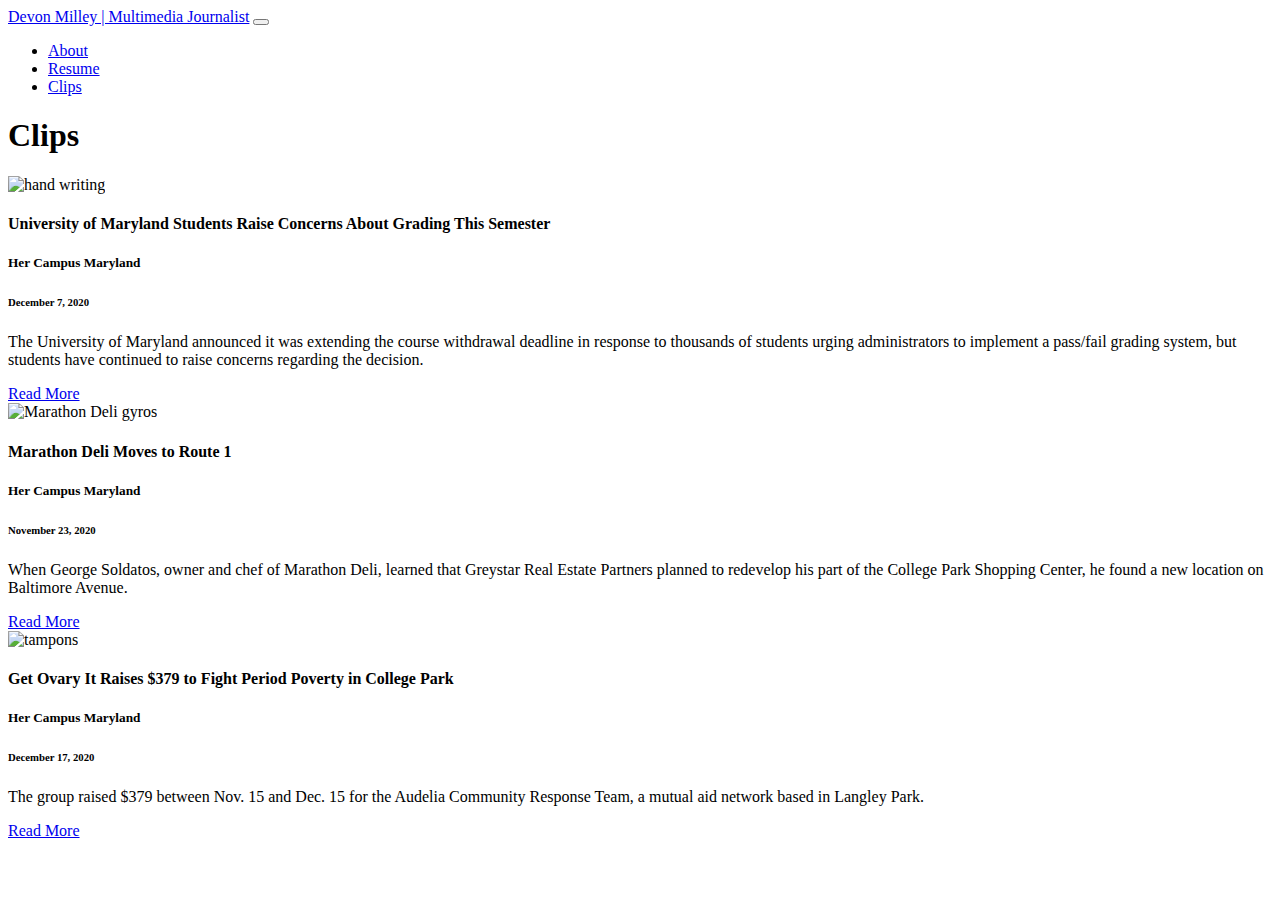
==== portfolio/index.html @ 410cad79 "created portfolio page" ====
<!doctype html>
<html lang="en">

<head>
    <meta charset="utf-8">
    <!-- meta tags and seo -->
    <title>Devon Milley | Clips</title>
    <meta name="description" content="">
    <meta name="author" content="">
    <!-- mobile -->
    <meta name="viewport" content="width=device-width, initial-scale=1">
    <!-- google fonts -->
    <link rel="preconnect" href="https://fonts.gstatic.com">
    <link href="https://fonts.googleapis.com/css2?family=Noto+Sans:ital,wght@0,400;0,700;1,400;1,700&family=Open+Sans+Condensed:ital,wght@0,300;0,700;1,300&family=Raleway:ital,wght@0,300;0,400;0,500;0,600;0,700;1,300;1,400;1,500;1,600;1,700&display=swap" rel="stylesheet">
    <link href="https://fonts.googleapis.com/css2?family=Playfair+Display:ital,wght@0,400;0,500;0,600;0,700;1,400;1,500;1,600;1,700&display=swap" rel="stylesheet">
    <!-- bootstrap css -->
    <link href="https://cdn.jsdelivr.net/npm/bootstrap@5.0.0-beta2/dist/css/bootstrap.min.css" rel="stylesheet" integrity="sha384-BmbxuPwQa2lc/FVzBcNJ7UAyJxM6wuqIj61tLrc4wSX0szH/Ev+nYRRuWlolflfl" crossorigin="anonymous">
    <!-- custom css -->
    <link rel="stylesheet" type="text/css" href="../resume/css/style.css">
</head>
<!---->

<body>
    <nav class="navbar navbar-expand-lg custom-nav">
        <div class="container-fluid">
            <a class="navbar-brand" href="#">Devon Milley | Multimedia Journalist</a>
            <button class="navbar-toggler" type="button" data-bs-toggle="collapse" data-bs-target="#navbarText" aria-controls="navbarText" aria-expanded="false" aria-label="Toggle navigation">
                <span class="navbar-toggler-icon"></span>
            </button>
            <div class="collapse navbar-collapse" id="navbarText">
                <ul class="navbar-nav me-auto mb-2 mb-lg-0">
                    <li class="nav-item">
                        <a class="nav-link active" aria-current="page" href="../site/index.html">About</a>
                    </li>
                    <li class="nav-item">
                        <a class="nav-link active" href="../resume/index.html">Resume</a>
                    </li>
                    <li class="nav-item">
                        <a class="nav-link active" href="clips/index.html">Clips</a>
                    </li>
                </ul>
            </div>
        </div>
    </nav>
    <h1>Clips</h1>
    <div class="offset-lg-1 col-lg-10 offset-lg-1 clips">
        <img src="https://images.unsplash.com/photo-1434030216411-0b793f4b4173?ixid=MXwxMjA3fDB8MHxwaG90by1wYWdlfHx8fGVufDB8fHw%3D&ixlib=rb-1.2.1&auto=format&fit=crop&w=2850&q=80" class="img-fluid" alt="hand writing">
        <h4 class="title">University of Maryland Students Raise Concerns About Grading This Semester</h4>
        <h5>Her Campus Maryland</h5>
        <h6>December 7, 2020</h6>
        <p>The University of Maryland announced it was extending the course withdrawal deadline in response to thousands of students urging administrators to implement a pass/fail grading system, but students have continued to raise concerns regarding the decision.</p>
        <div class="d-grid gap-3 col-4 mx-auto">
            <a href="https://www.hercampus.com/school/maryland/university-maryland-students-raise-concerns-about-grading-semester" class="btn custom-button">Read More</a>
        </div>
        <img src="https://cdn.bfldr.com/SH6M70M3/as/w4jwcx6twr9g3xn4c79fmnj/img_3359jpg_by_Velina_Chapoval.jpg?width=620&quality=85" class="img-fluid" alt="Marathon Deli gyros">
        <h4 class="title">Marathon Deli Moves to Route 1</h4>
        <h5>Her Campus Maryland</h5>
        <h6>November 23, 2020</h6>
        <p>When George Soldatos, owner and chef of Marathon Deli, learned that Greystar Real Estate Partners planned to redevelop his part of the College Park Shopping Center, he found a new location on Baltimore Avenue.</p>
        <div class="d-grid gap-3 col-4 mx-auto">
            <a href="https://www.hercampus.com/school/maryland/marathon-deli-moves-route-1" class="btn custom-button">Read More</a>
        </div>
        <img src="https://images.unsplash.com/photo-1545153485-e3bf87d59682?ixid=MXwxMjA3fDB8MHxwaG90by1wYWdlfHx8fGVufDB8fHw%3D&ixlib=rb-1.2.1&auto=format&fit=crop&w=2286&q=80" class="img-fluid" alt="tampons">
        <h4 class="title">Get Ovary It Raises $379 to Fight Period Poverty in College Park</h4>
        <h5>Her Campus Maryland</h5>
        <h6>December 17, 2020</h6>
        <p>The group raised $379 between Nov. 15 and Dec. 15 for the Audelia Community Response Team, a mutual aid network based in Langley Park.</p>
        <div class="d-grid gap-3 col-4 mx-auto">
            <a href="https://www.hercampus.com/school/maryland/get-ovary-it-raises-379-fight-period-poverty-college-park" class="btn custom-button">Read More</a>
        </div>
    </div>
    <!--page contents go here-->
    <!---->
    <!-- bootstrap javascript -->
    <script src="https://cdn.jsdelivr.net/npm/bootstrap@5.0.0-beta2/dist/js/bootstrap.bundle.min.js" integrity="sha384-b5kHyXgcpbZJO/tY9Ul7kGkf1S0CWuKcCD38l8YkeH8z8QjE0GmW1gYU5S9FOnJ0" crossorigin="anonymous"></script>
</body>

</html>
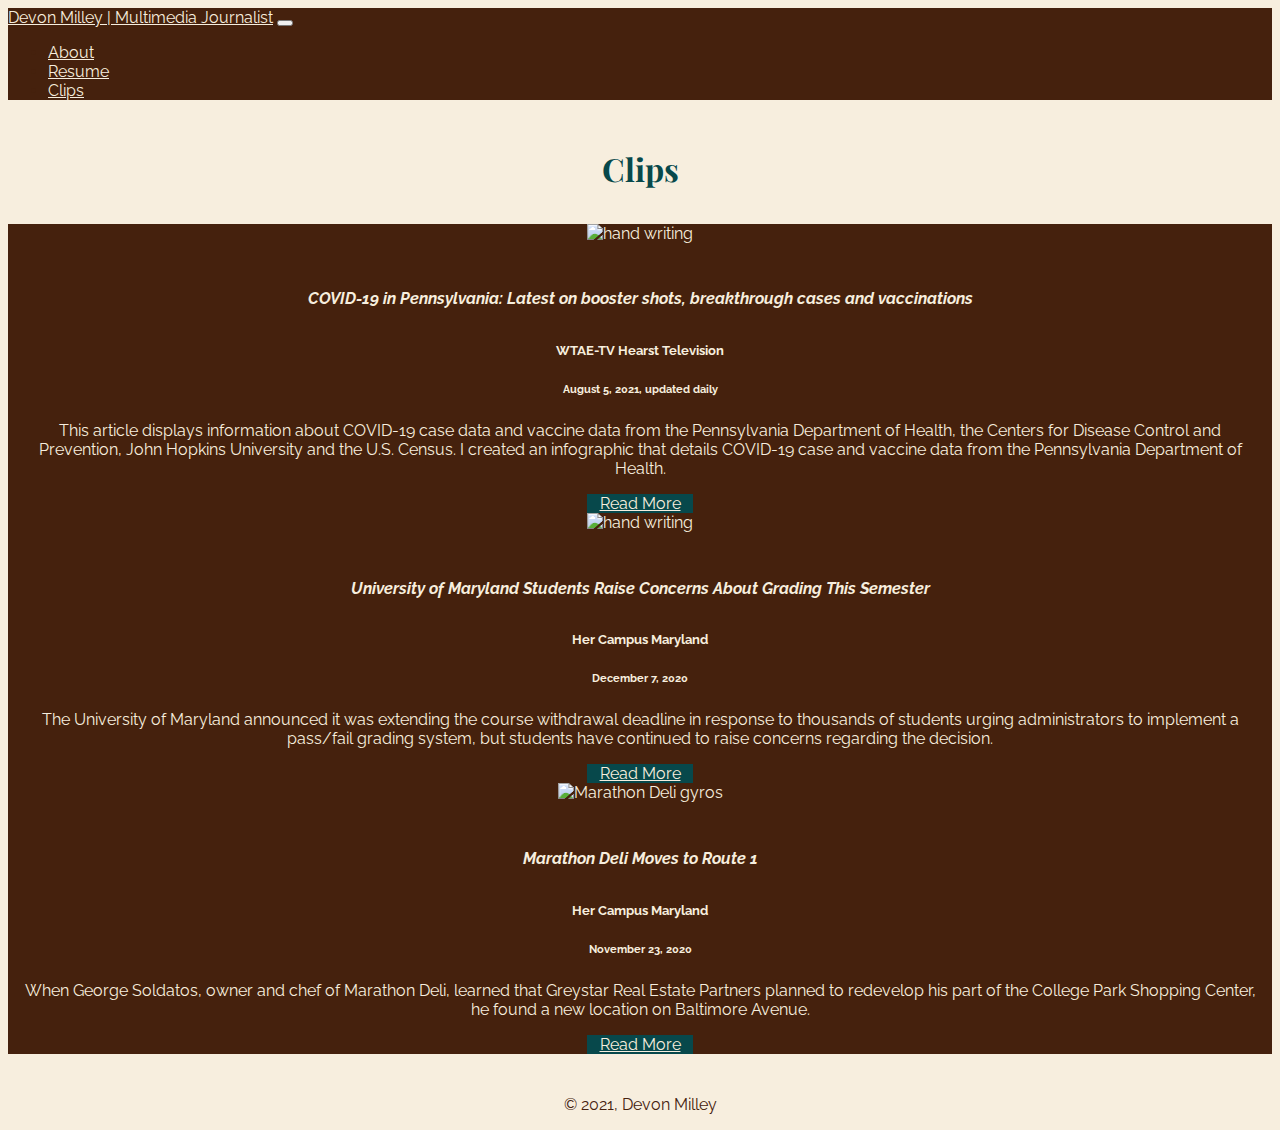
==== commit f3275ed2: "edited portfolio and added a picture" ====
--- a/portfolio/index.html
+++ b/portfolio/index.html
@@ -16,7 +16,7 @@
     <!-- bootstrap css -->
     <link href="https://cdn.jsdelivr.net/npm/bootstrap@5.0.0-beta2/dist/css/bootstrap.min.css" rel="stylesheet" integrity="sha384-BmbxuPwQa2lc/FVzBcNJ7UAyJxM6wuqIj61tLrc4wSX0szH/Ev+nYRRuWlolflfl" crossorigin="anonymous">
     <!-- custom css -->
-    <link rel="stylesheet" type="text/css" href="../resume/css/style.css">
+    <link rel="stylesheet" type="text/css" href="../css/style.css">
 </head>
 <!---->
 
@@ -44,13 +44,22 @@
     </nav>
     <h1>Clips</h1>
     <div class="offset-lg-1 col-lg-10 offset-lg-1 clips">
+
+        <img src="https://images.unsplash.com/photo-1434030216411-0b793f4b4173?ixid=MXwxMjA3fDB8MHxwaG90by1wYWdlfHx8fGVufDB8fHw%3D&ixlib=rb-1.2.1&auto=format&fit=crop&w=2850&q=80" class="img-fluid" alt="hand writing">
+        <h4 class="title">COVID-19 in Pennsylvania: Latest on booster shots, breakthrough cases and vaccinations</h4>
+        <h5>WTAE-TV Hearst Television</h5>
+        <h6>August 5, 2021, updated daily</h6>
+        <p>This article displays information about COVID-19 case data and vaccine data from the Pennsylvania Department of Health, the Centers for Disease Control and Prevention, John Hopkins University and the U.S. Census. I created an infographic that details COVID-19 case and vaccine data from the Pennsylvania Department of Health.</p>
+        <div class="d-grid gap-3 col-4 mx-auto">
+            <a href="https://www.wtae.com/article/pennsylvania-covid-19-updates-cases-vaccinations/37232317" class="btn custom-button" target="_blank">Read More</a>
+        </div>
         <img src="https://images.unsplash.com/photo-1434030216411-0b793f4b4173?ixid=MXwxMjA3fDB8MHxwaG90by1wYWdlfHx8fGVufDB8fHw%3D&ixlib=rb-1.2.1&auto=format&fit=crop&w=2850&q=80" class="img-fluid" alt="hand writing">
         <h4 class="title">University of Maryland Students Raise Concerns About Grading This Semester</h4>
         <h5>Her Campus Maryland</h5>
         <h6>December 7, 2020</h6>
         <p>The University of Maryland announced it was extending the course withdrawal deadline in response to thousands of students urging administrators to implement a pass/fail grading system, but students have continued to raise concerns regarding the decision.</p>
         <div class="d-grid gap-3 col-4 mx-auto">
-            <a href="https://www.hercampus.com/school/maryland/university-maryland-students-raise-concerns-about-grading-semester" class="btn custom-button">Read More</a>
+            <a href="https://www.hercampus.com/school/maryland/university-maryland-students-raise-concerns-about-grading-semester" class="btn custom-button" target="_blank">Read More</a>
         </div>
         <img src="https://cdn.bfldr.com/SH6M70M3/as/w4jwcx6twr9g3xn4c79fmnj/img_3359jpg_by_Velina_Chapoval.jpg?width=620&quality=85" class="img-fluid" alt="Marathon Deli gyros">
         <h4 class="title">Marathon Deli Moves to Route 1</h4>
@@ -58,17 +67,12 @@
         <h6>November 23, 2020</h6>
         <p>When George Soldatos, owner and chef of Marathon Deli, learned that Greystar Real Estate Partners planned to redevelop his part of the College Park Shopping Center, he found a new location on Baltimore Avenue.</p>
         <div class="d-grid gap-3 col-4 mx-auto">
-            <a href="https://www.hercampus.com/school/maryland/marathon-deli-moves-route-1" class="btn custom-button">Read More</a>
-        </div>
-        <img src="https://images.unsplash.com/photo-1545153485-e3bf87d59682?ixid=MXwxMjA3fDB8MHxwaG90by1wYWdlfHx8fGVufDB8fHw%3D&ixlib=rb-1.2.1&auto=format&fit=crop&w=2286&q=80" class="img-fluid" alt="tampons">
-        <h4 class="title">Get Ovary It Raises $379 to Fight Period Poverty in College Park</h4>
-        <h5>Her Campus Maryland</h5>
-        <h6>December 17, 2020</h6>
-        <p>The group raised $379 between Nov. 15 and Dec. 15 for the Audelia Community Response Team, a mutual aid network based in Langley Park.</p>
-        <div class="d-grid gap-3 col-4 mx-auto">
-            <a href="https://www.hercampus.com/school/maryland/get-ovary-it-raises-379-fight-period-poverty-college-park" class="btn custom-button">Read More</a>
+            <a href="https://www.hercampus.com/school/maryland/marathon-deli-moves-route-1" class="btn custom-button" target="_blank">Read More</a>
         </div>
     </div>
+    <div class="footer">
+                <p> © 2021, Devon Milley </p>
+        </div>
     <!--page contents go here-->
     <!---->
     <!-- bootstrap javascript -->
--- a/css/style.css
+++ b/css/style.css
@@ -0,0 +1,133 @@
+/*FULL SITE*/
+
+body {
+    font-family: 'Raleway', sans-serif;
+    background-color: #F7EEDE;
+}
+
+hr{
+    border: 1px dotted #07484B;
+}
+
+.title{
+    color: #F7EEDE;
+    text-align: center;
+    padding-bottom: 1%;
+    padding-top: 2%;
+}
+
+h1 {
+    color: #07484B;
+    text-align: center;
+    padding-bottom: 1%;
+    padding-top: 2%;
+}
+
+h1 {
+    font-family: 'Playfair Display', serif;
+}
+
+h1,
+h2 {
+    font-weight: bold;
+}
+
+.custom-button {
+    margin-bottom: 6%;
+    background-color: #07484B;
+}
+
+.custom-nav,
+.clips {
+    background-color: #45210d;
+}
+
+.custom-nav a {
+    color: #F7EEDE;
+}
+
+
+.bio {
+    background-color: #45210d;
+    margin-bottom: 4%;
+    padding-left: 1%;
+}
+
+
+.contact,
+.contact a {
+    text-align: center;
+    color: #45210D;
+    text-decoration: none;
+    line-height: 1.5;
+}
+
+.contact a {
+    text-decoration: underline;
+}
+
+.biotext {
+    line-height: 2;
+    color: #F7EEDE;
+    font-weight: normal;
+}
+
+
+h2 {
+    color: #07484B;
+}
+
+.date {
+    text-align: right;
+    color: #7E8B81;
+}
+
+h5,
+ul,
+h4,
+h6,
+p {
+    color: #45210D;
+}
+
+.resume h1 {
+    padding-top: 2%;
+    padding-bottom: 2%;
+
+}
+
+.resume-heading,
+.title{
+    font-style: italic;
+}
+
+.clips{
+    text-align: center;
+    color: #F7EEDE;
+    background-color: #45210D;
+}
+
+.clips h5,
+.clips h6,
+.clips p{
+    text-align: center;
+    color: #F7EEDE;
+    background-color: #45210D;
+    padding-right: 1%;
+    padding-left: 1%;
+
+}
+
+.clips a{
+    text-align: center;
+    color: #F7EEDE;
+    padding-right: 1%;
+    padding-left: 1%;
+}
+
+.footer{
+    padding-top: 2%;
+    text-align: center;
+}
+
+/*comment*/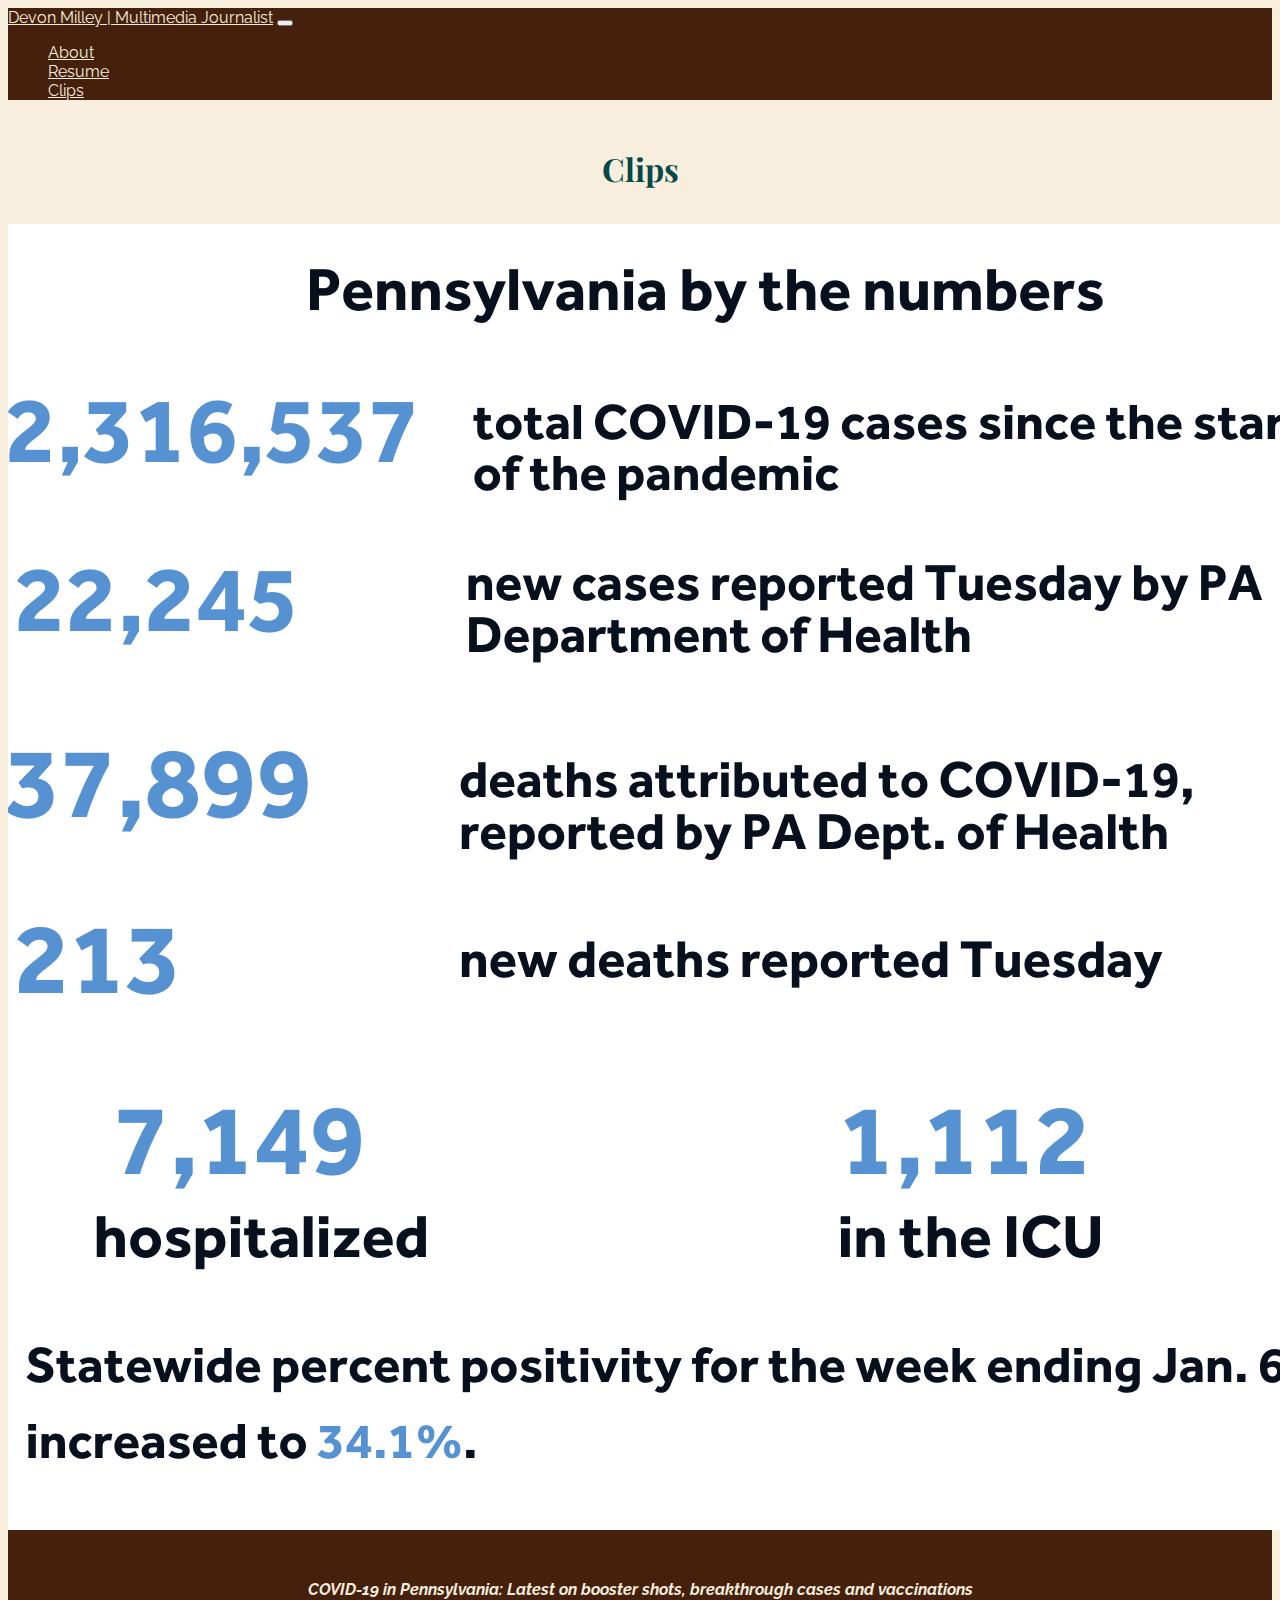
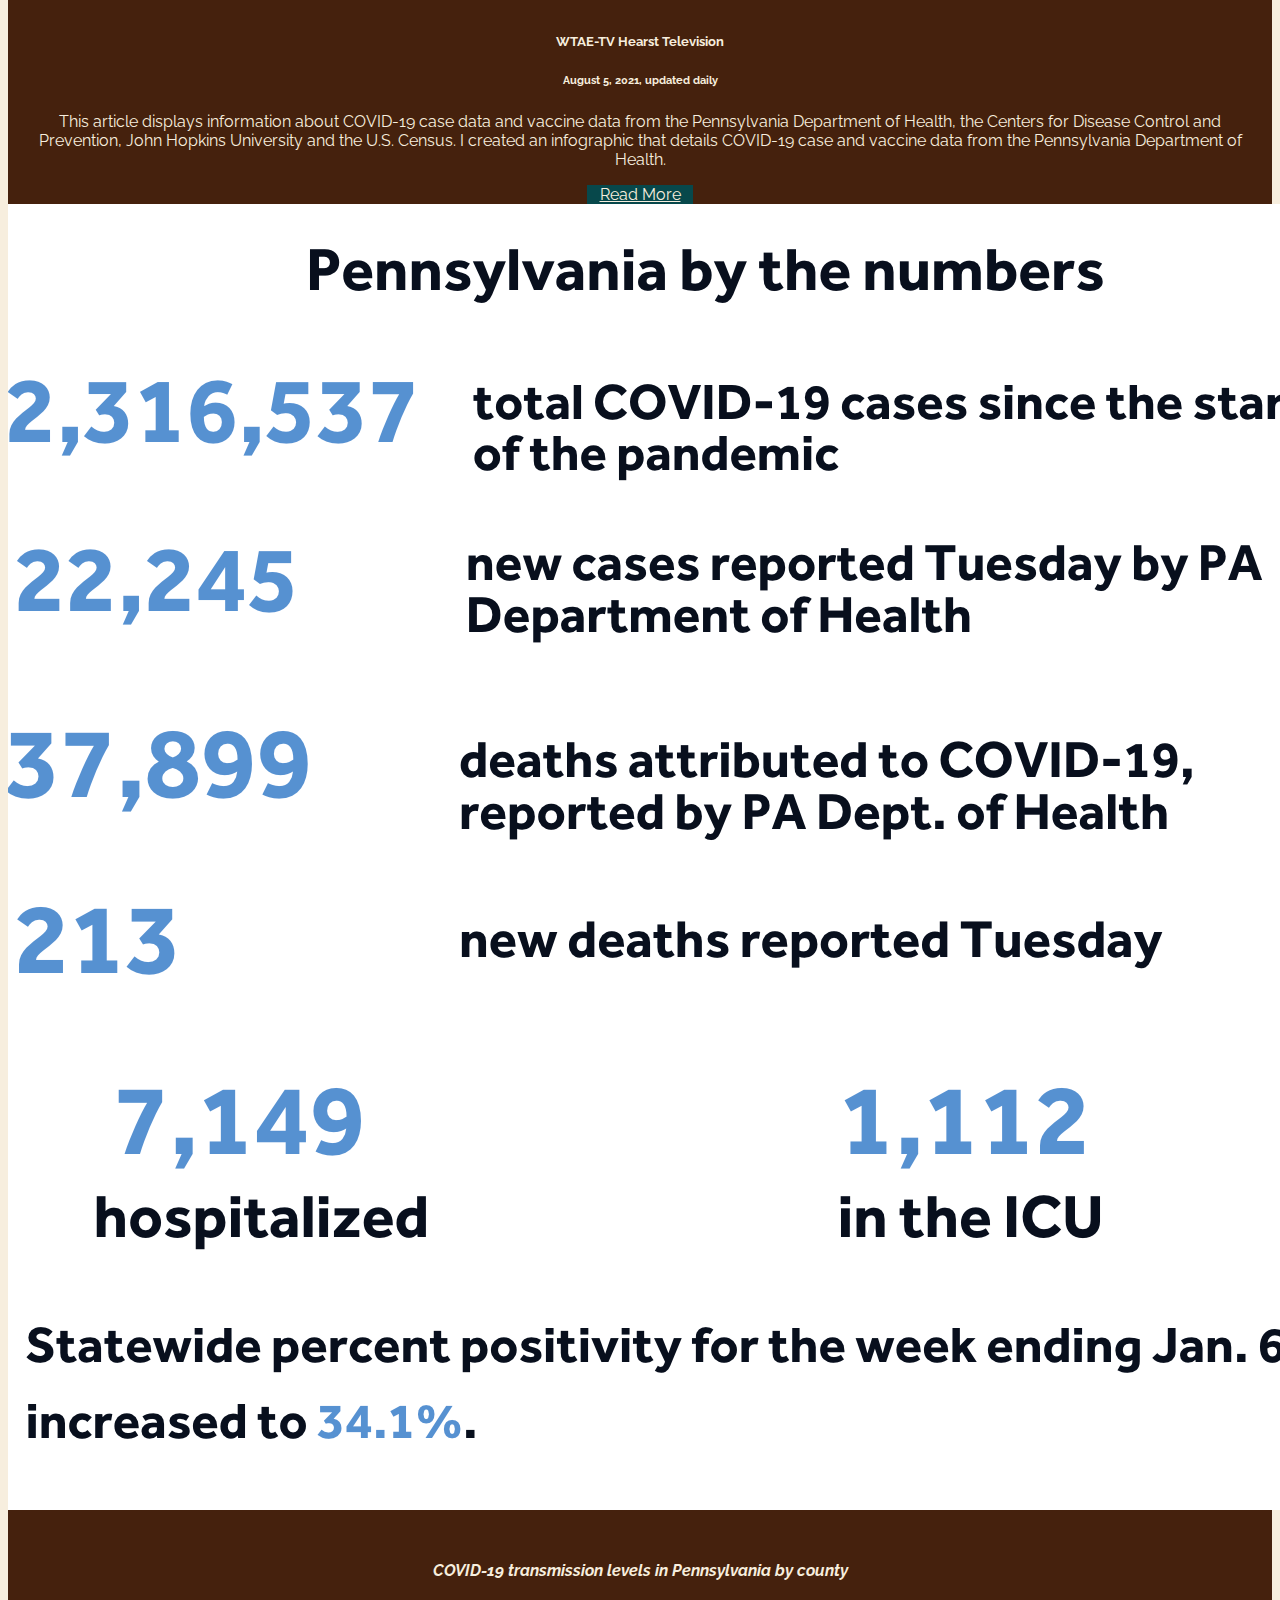
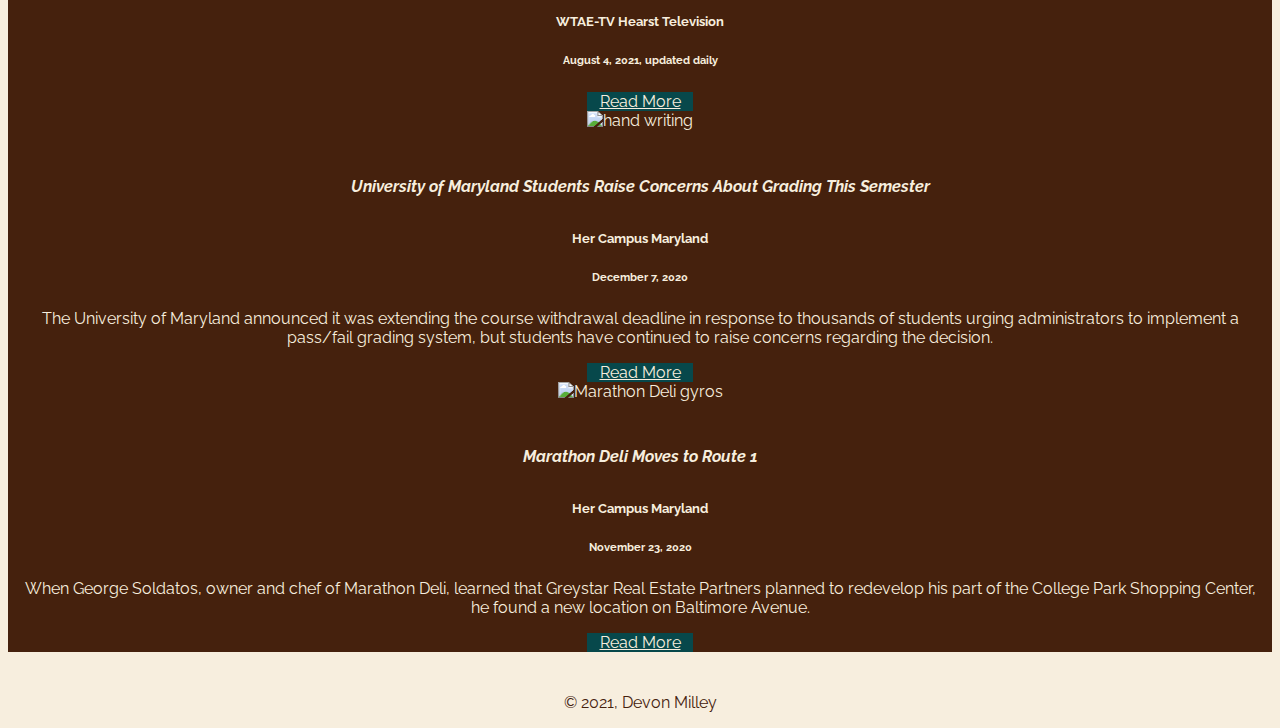
==== commit 016636ea: "edited portfolio, added image" ====
--- a/portfolio/index.html
+++ b/portfolio/index.html
@@ -44,12 +44,18 @@
     </nav>
     <h1>Clips</h1>
     <div class="offset-lg-1 col-lg-10 offset-lg-1 clips">
-
-        <img src="https://images.unsplash.com/photo-1434030216411-0b793f4b4173?ixid=MXwxMjA3fDB8MHxwaG90by1wYWdlfHx8fGVufDB8fHw%3D&ixlib=rb-1.2.1&auto=format&fit=crop&w=2850&q=80" class="img-fluid" alt="hand writing">
+        <img src="images/numbers.png" class="img-fluid" alt="a screenshot of a COVID-19 infographic from Jan. 11, 2021">
         <h4 class="title">COVID-19 in Pennsylvania: Latest on booster shots, breakthrough cases and vaccinations</h4>
         <h5>WTAE-TV Hearst Television</h5>
         <h6>August 5, 2021, updated daily</h6>
         <p>This article displays information about COVID-19 case data and vaccine data from the Pennsylvania Department of Health, the Centers for Disease Control and Prevention, John Hopkins University and the U.S. Census. I created an infographic that details COVID-19 case and vaccine data from the Pennsylvania Department of Health.</p>
+        <div class="d-grid gap-3 col-4 mx-auto">
+            <a href="https://www.wtae.com/article/pennsylvania-covid-19-updates-cases-vaccinations/37232317" class="btn custom-button" target="_blank">Read More</a>
+        </div>
+        <img src="images/numbers.png" class="img-fluid" alt="a screenshot of a COVID-19 infographic from Jan. 11, 2021">
+        <h4 class="title">COVID-19 transmission levels in Pennsylvania by county</h4>
+        <h5>WTAE-TV Hearst Television</h5>
+        <h6>August 4, 2021, updated daily</h6>
         <div class="d-grid gap-3 col-4 mx-auto">
             <a href="https://www.wtae.com/article/pennsylvania-covid-19-updates-cases-vaccinations/37232317" class="btn custom-button" target="_blank">Read More</a>
         </div>
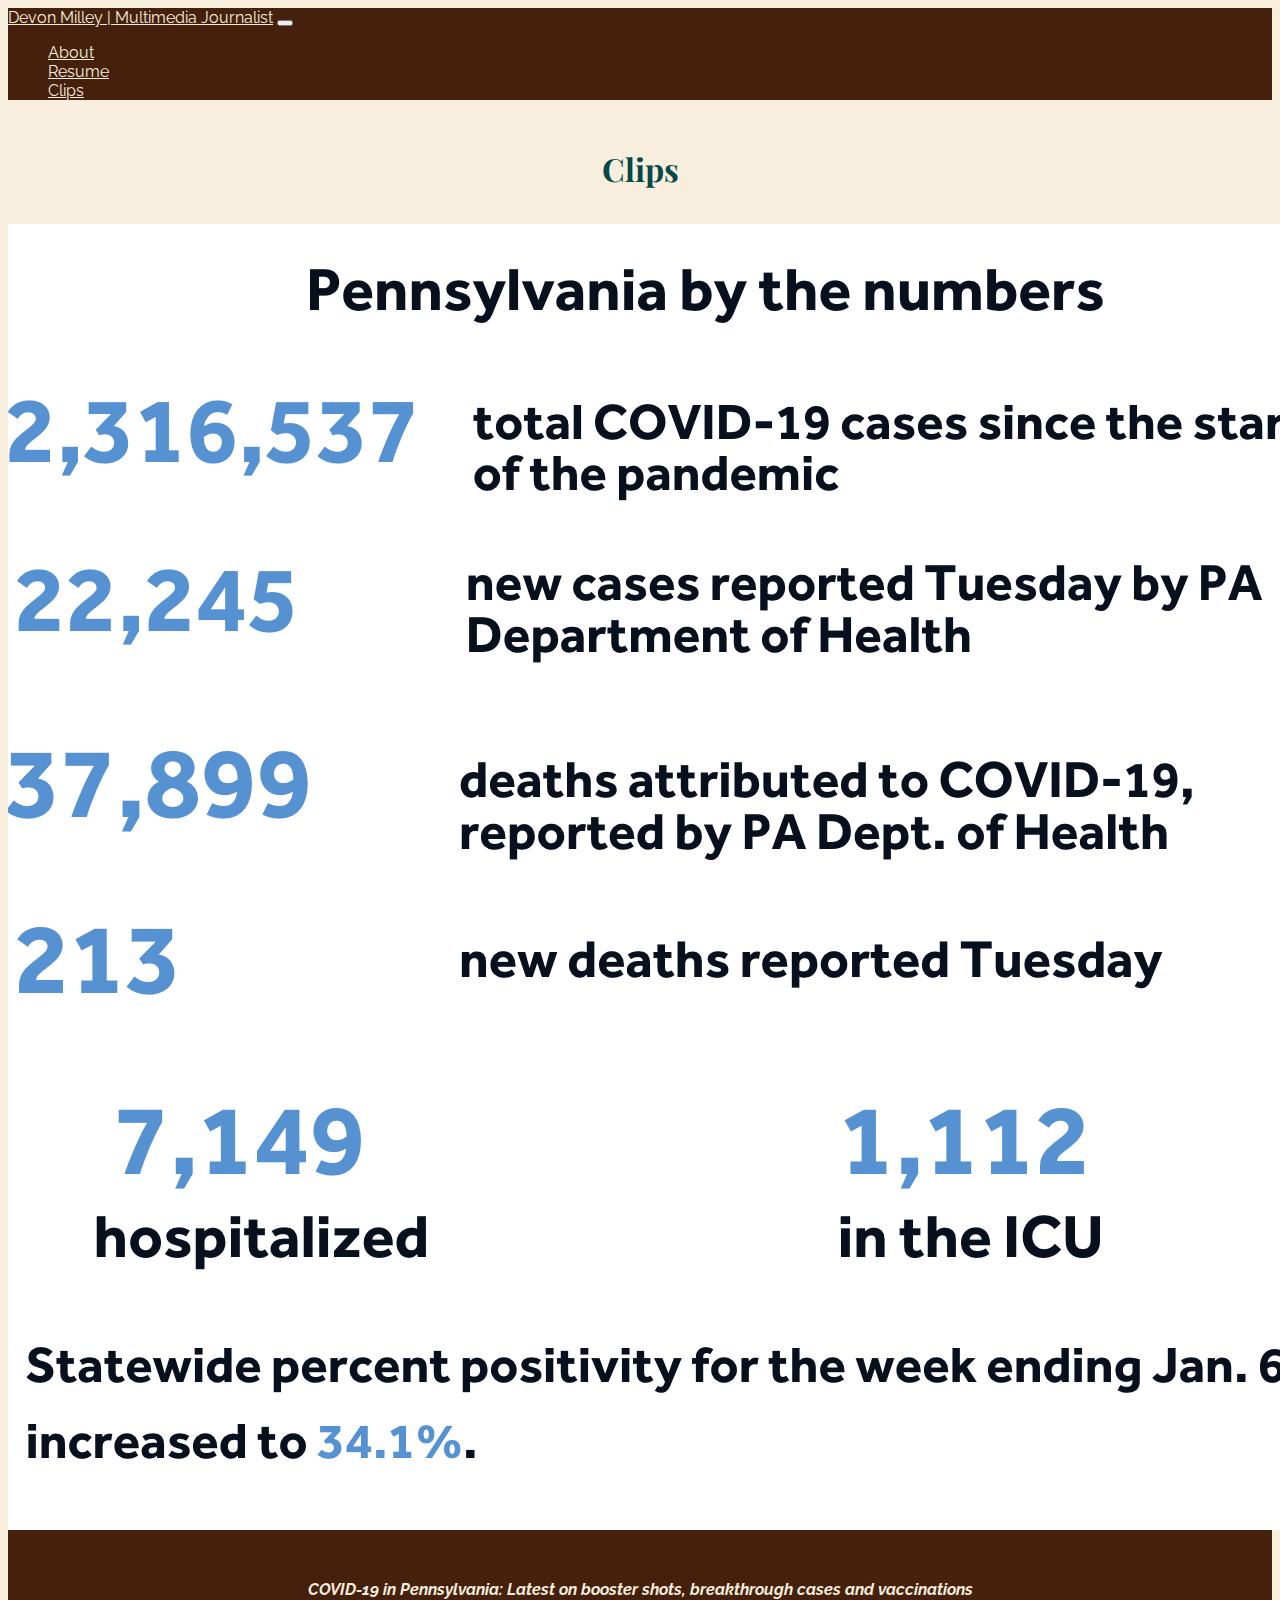
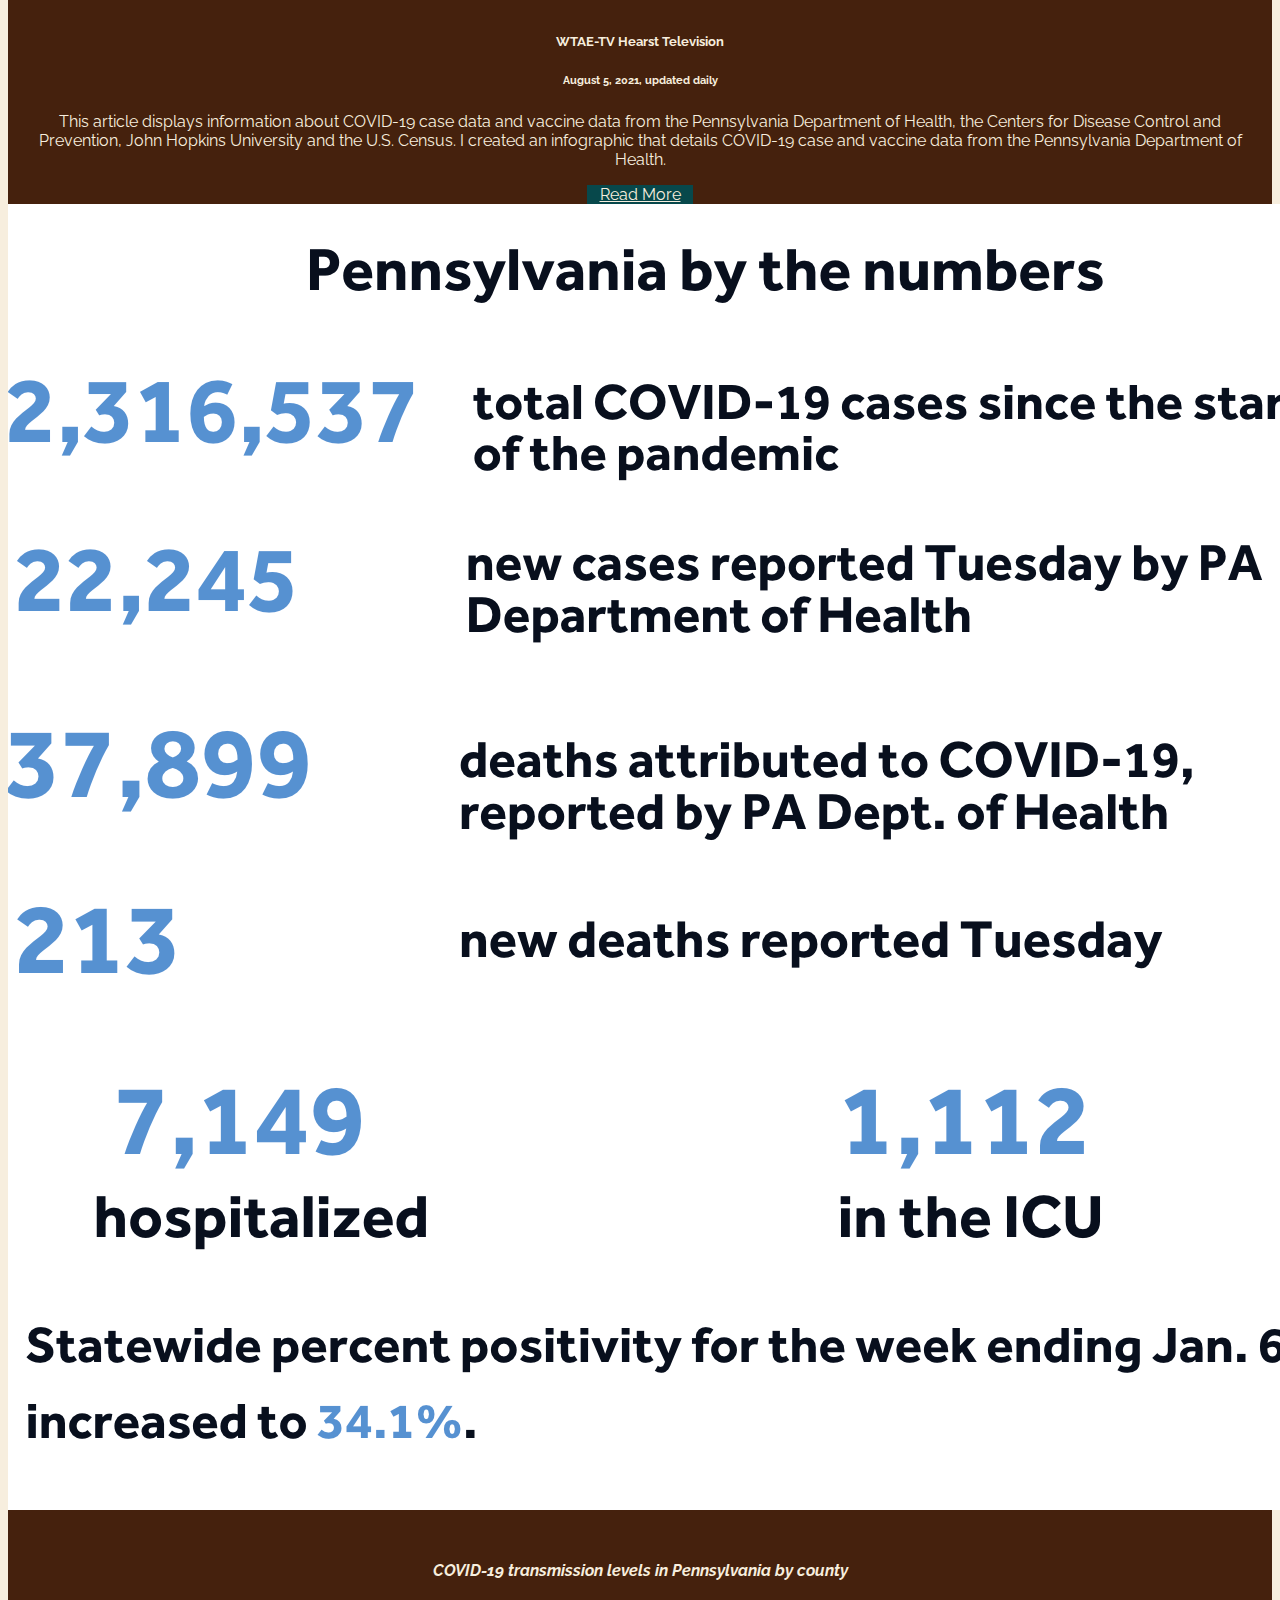
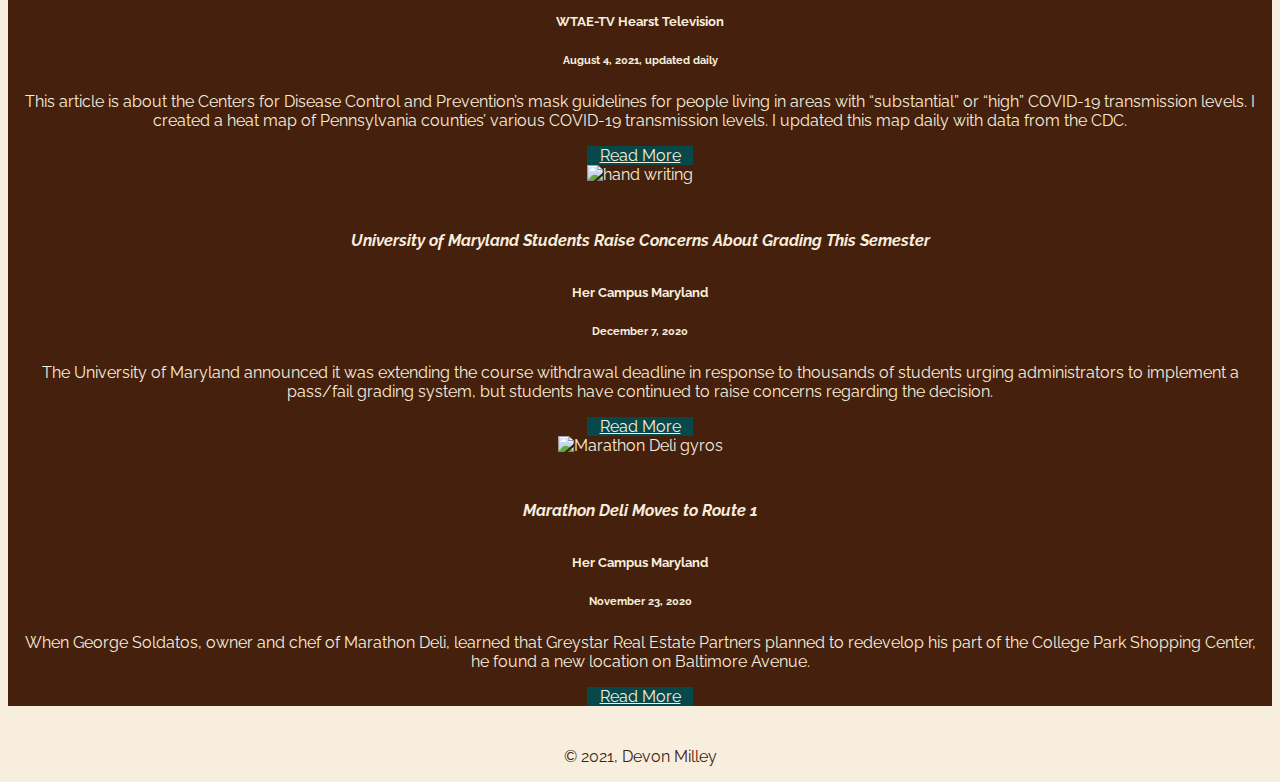
==== commit 37e30f82: "Update index.html" ====
--- a/portfolio/index.html
+++ b/portfolio/index.html
@@ -56,6 +56,7 @@
         <h4 class="title">COVID-19 transmission levels in Pennsylvania by county</h4>
         <h5>WTAE-TV Hearst Television</h5>
         <h6>August 4, 2021, updated daily</h6>
+        <p>This article is about the Centers for Disease Control and Prevention’s mask guidelines for people living in areas with “substantial” or “high” COVID-19 transmission levels. I created a heat map of Pennsylvania counties’ various COVID-19 transmission levels. I updated this map daily with data from the CDC.</p>
         <div class="d-grid gap-3 col-4 mx-auto">
             <a href="https://www.wtae.com/article/pennsylvania-covid-19-updates-cases-vaccinations/37232317" class="btn custom-button" target="_blank">Read More</a>
         </div>
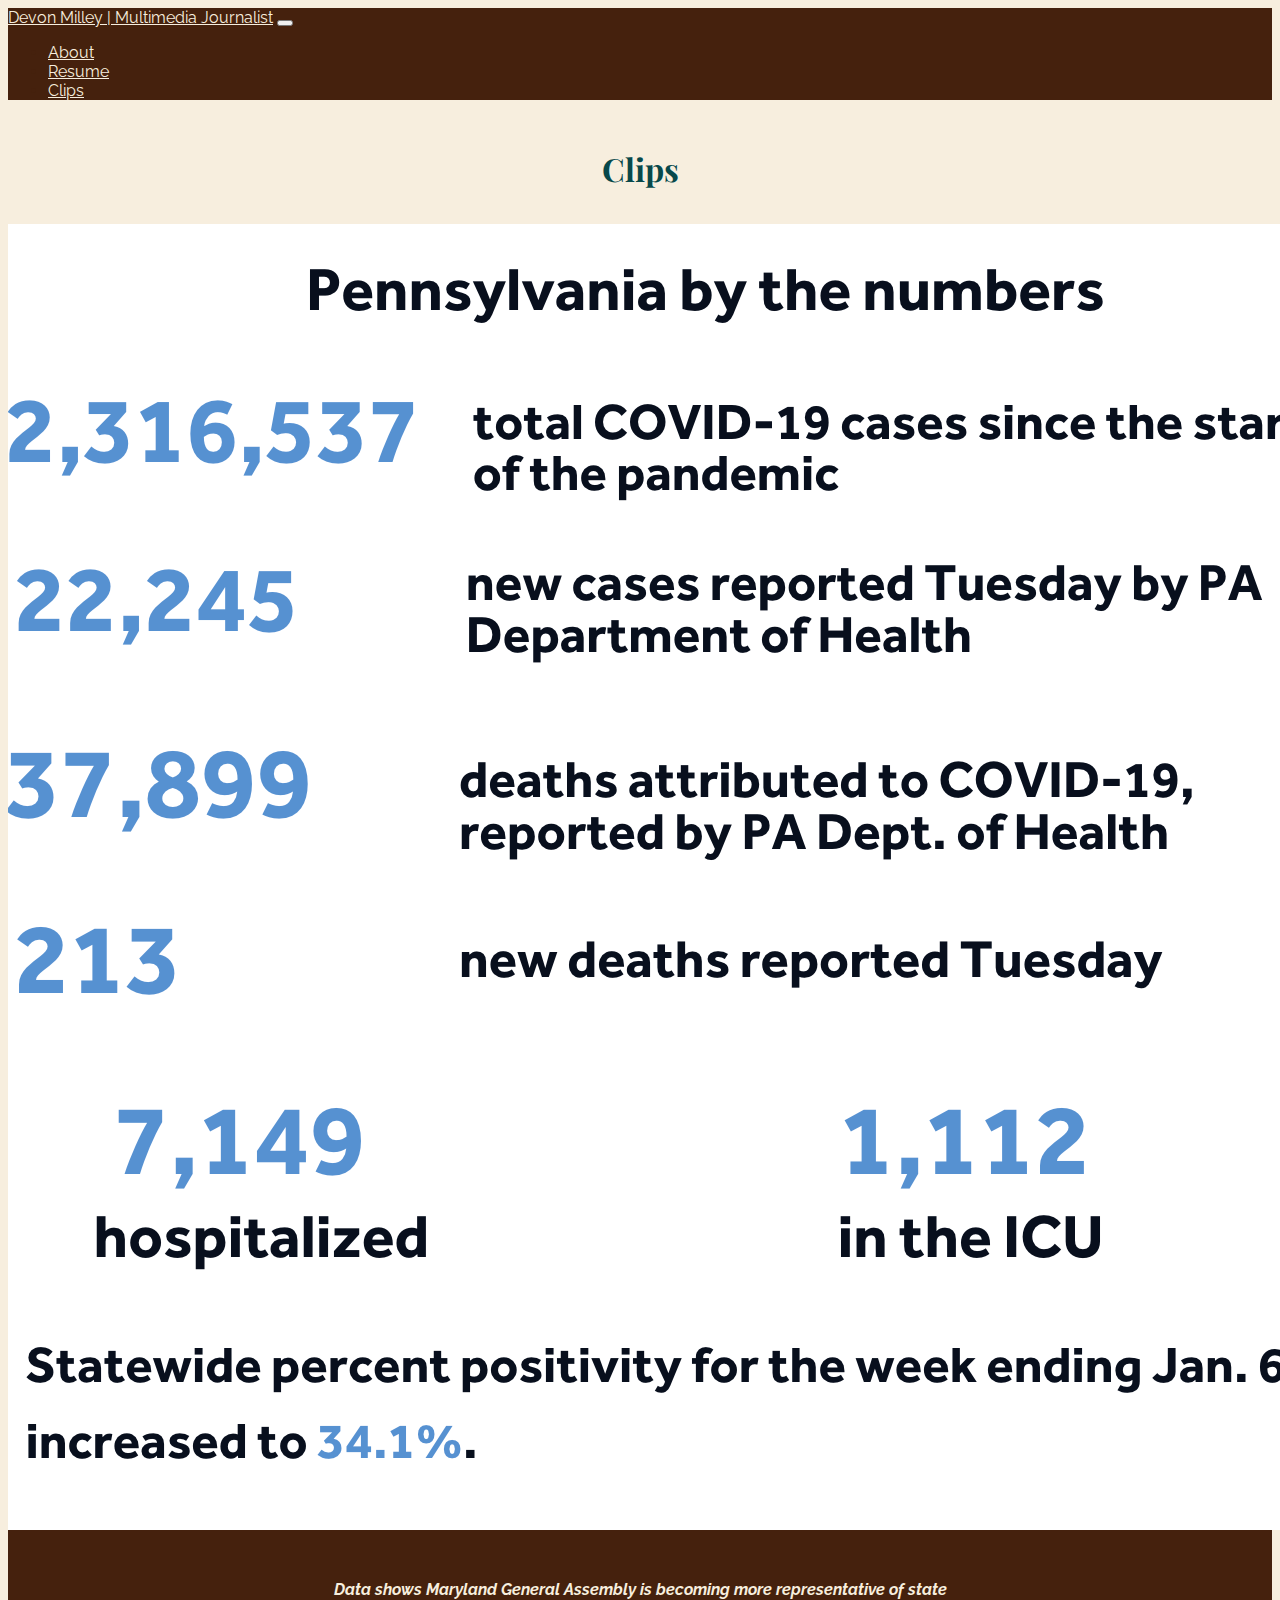
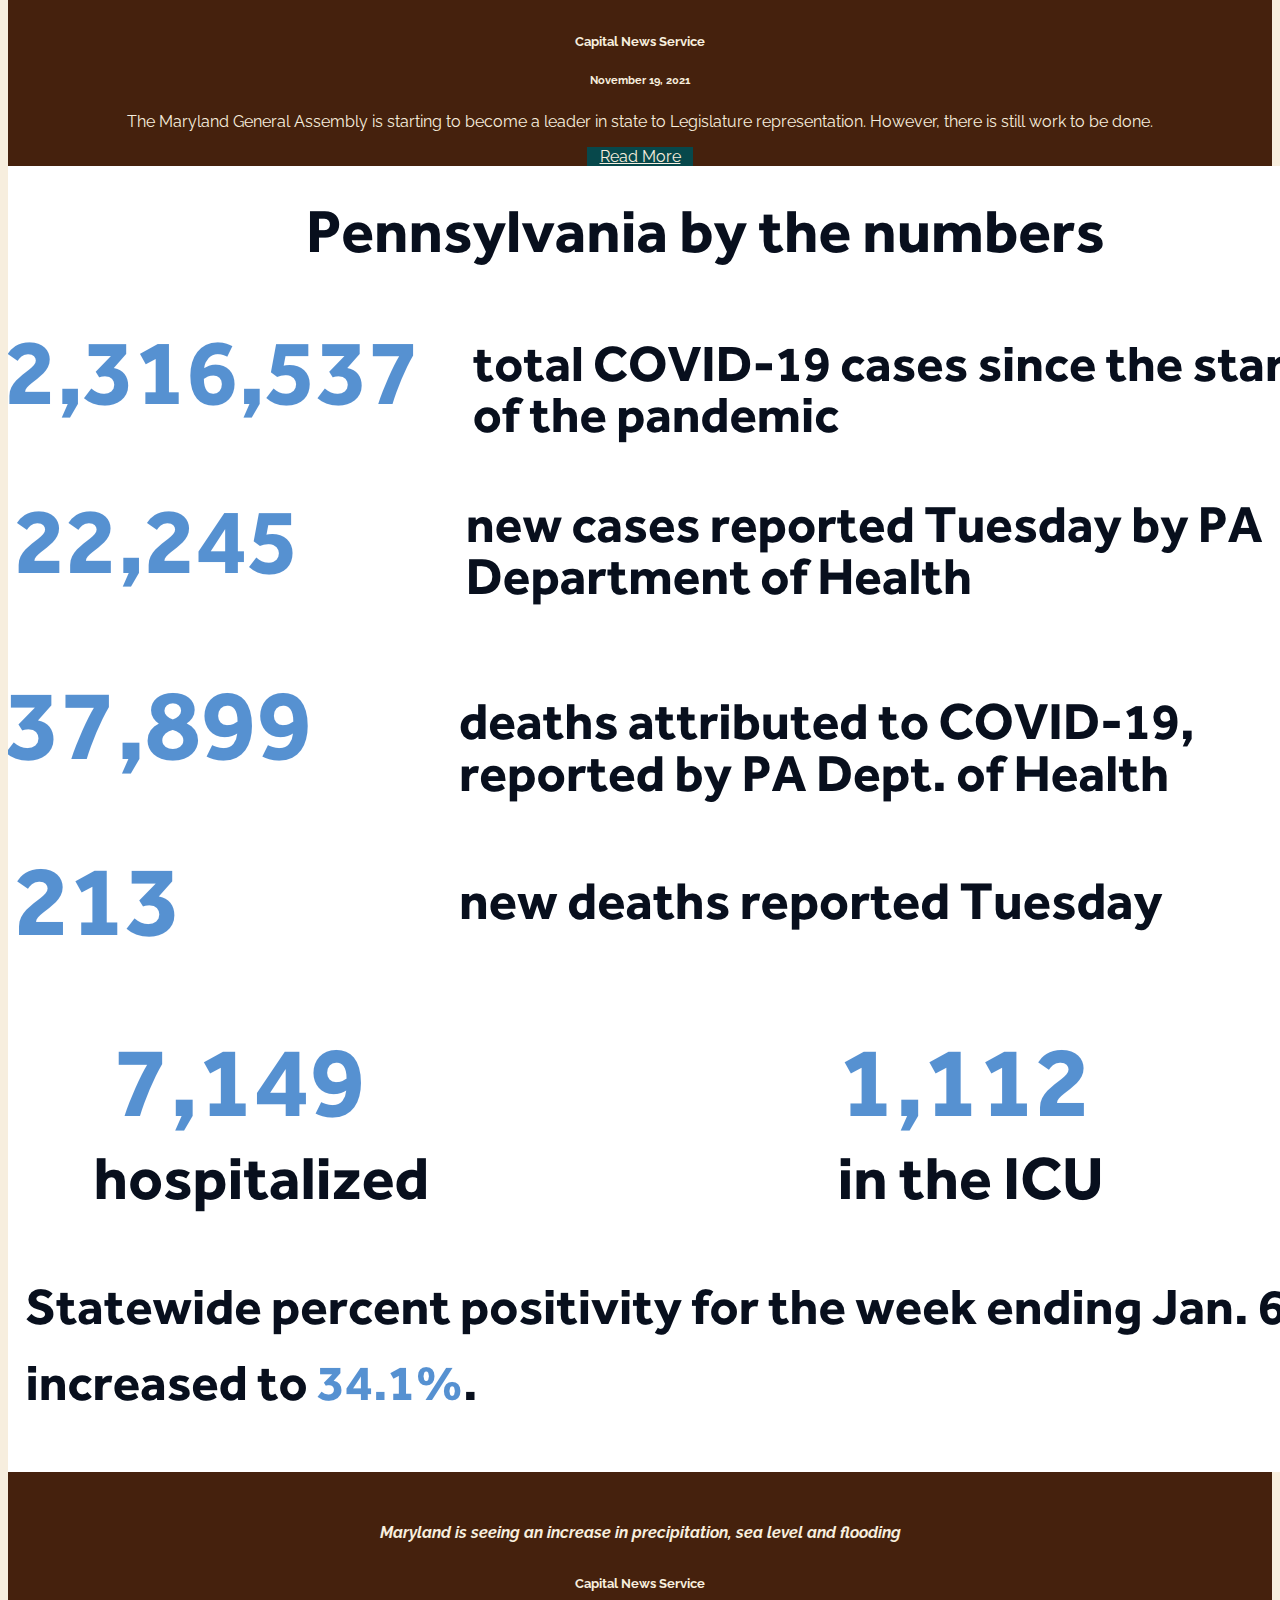
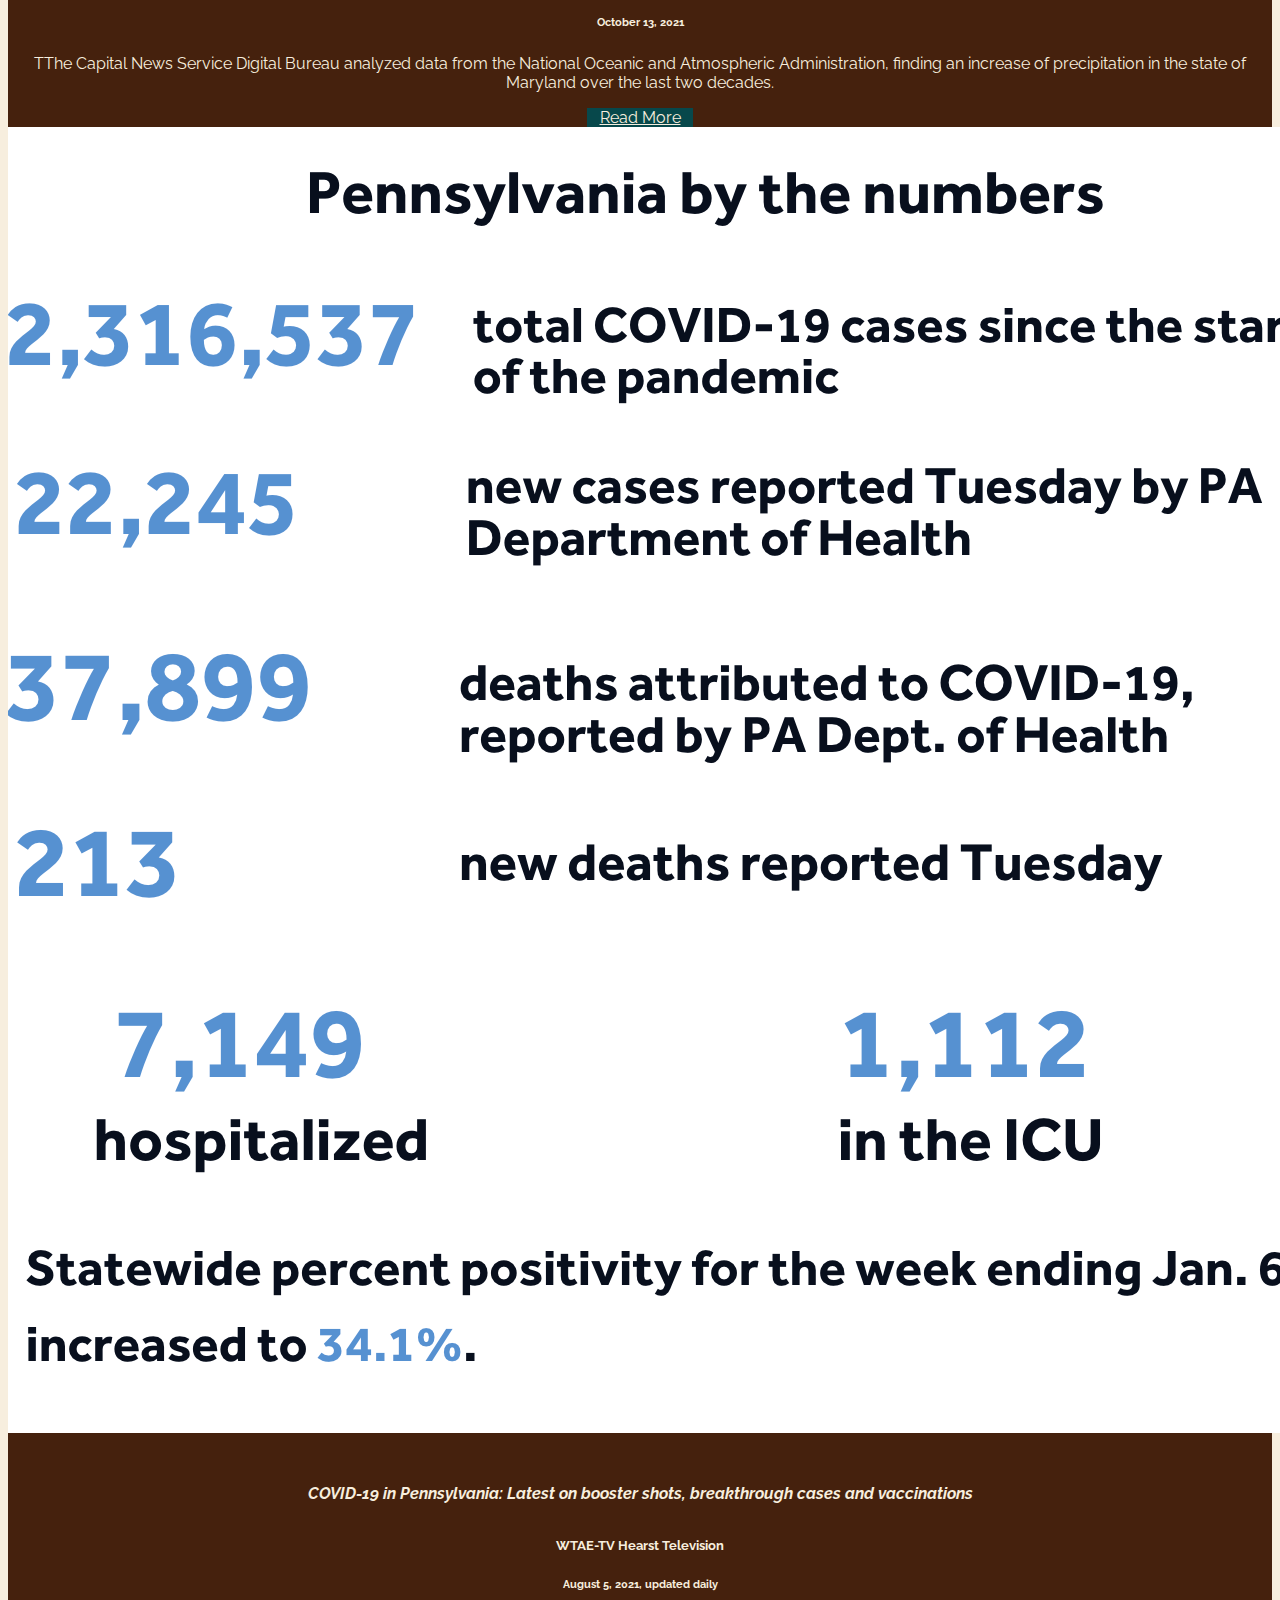
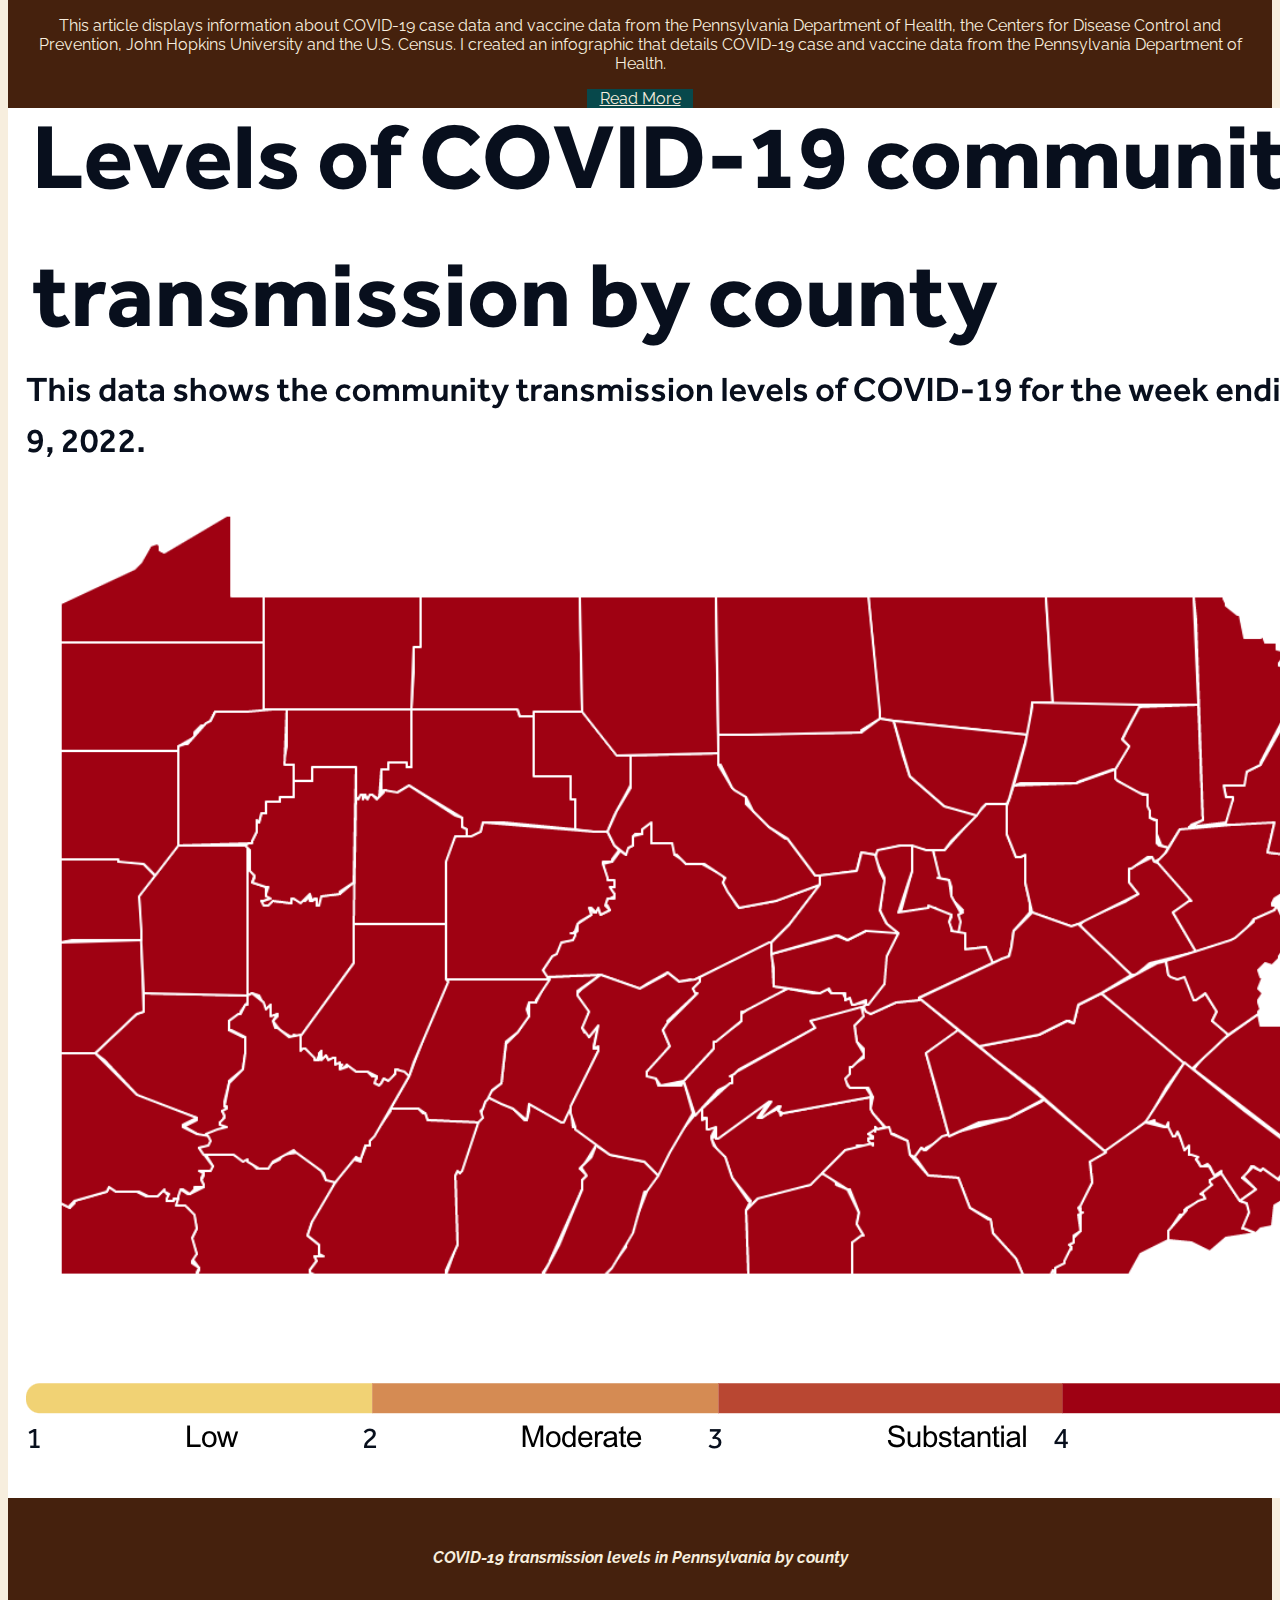
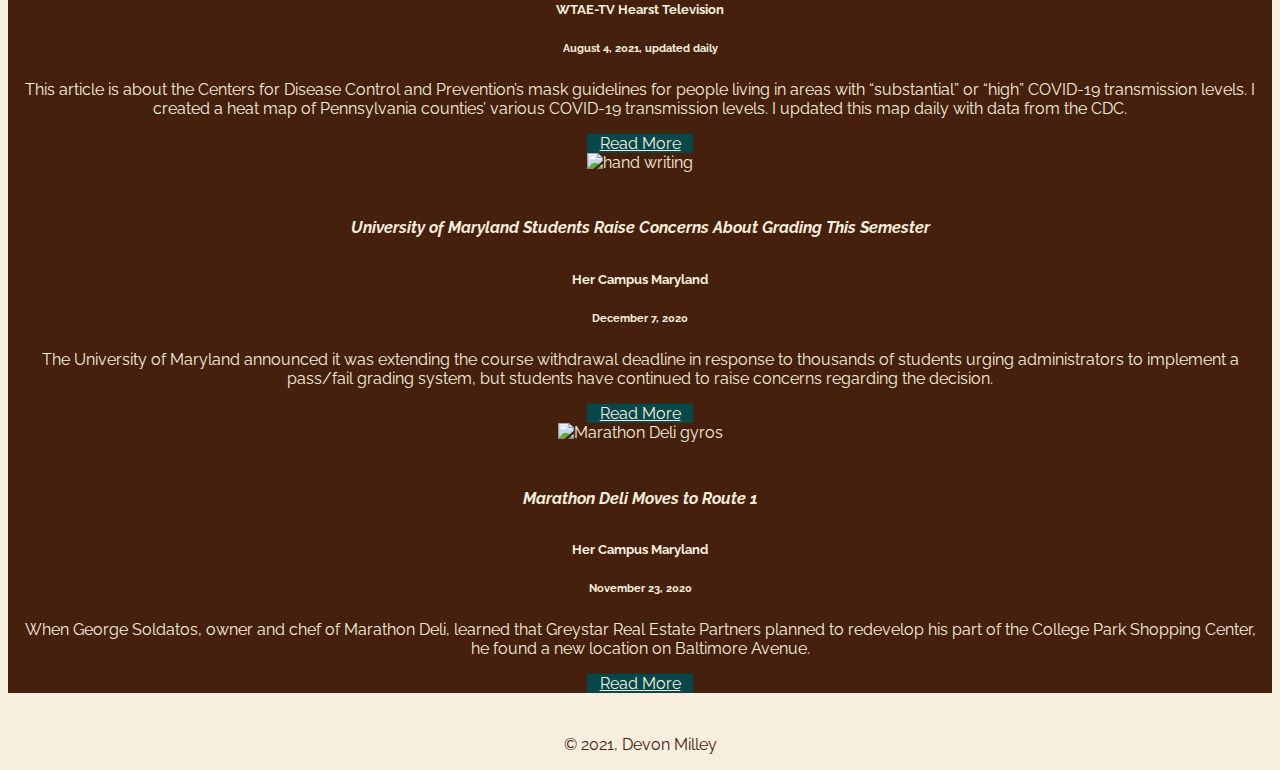
==== commit 0832f65f: "added images, edited portfolio" ====
--- a/portfolio/index.html
+++ b/portfolio/index.html
@@ -44,6 +44,22 @@
     </nav>
     <h1>Clips</h1>
     <div class="offset-lg-1 col-lg-10 offset-lg-1 clips">
+         <img src="images/numbers.png" class="img-fluid" alt="a screenshot of a COVID-19 infographic from Jan. 11, 2021">
+        <h4 class="title">Data shows Maryland General Assembly is becoming more representative of state</h4>
+        <h5>Capital News Service</h5>
+        <h6>November 19, 2021</h6>
+        <p>The Maryland General Assembly is starting to become a leader in state to Legislature representation. However, there is still work to be done.</p>
+        <div class="d-grid gap-3 col-4 mx-auto">
+            <a href="https://cnsmaryland.org/2021/11/19/data-shows-maryland-general-assembly-is-becoming-more-representative-of-state/" class="btn custom-button" target="_blank">Read More</a>
+        </div>
+        <img src="images/numbers.png" class="img-fluid" alt="a screenshot of a COVID-19 infographic from Jan. 11, 2021">
+        <h4 class="title">Maryland is seeing an increase in precipitation, sea level and flooding</h4>
+        <h5>Capital News Service</h5>
+        <h6>October 13, 2021</h6>
+        <p>TThe Capital News Service Digital Bureau analyzed data from the National Oceanic and Atmospheric Administration, finding an increase of precipitation in the state of Maryland over the last two decades.</p>
+        <div class="d-grid gap-3 col-4 mx-auto">
+            <a href="https://cnsmaryland.org/2021/10/13/maryland-is-seeing-an-increase-in-precipitation-sea-level-and-flooding/" class="btn custom-button" target="_blank">Read More</a>
+        </div>
         <img src="images/numbers.png" class="img-fluid" alt="a screenshot of a COVID-19 infographic from Jan. 11, 2021">
         <h4 class="title">COVID-19 in Pennsylvania: Latest on booster shots, breakthrough cases and vaccinations</h4>
         <h5>WTAE-TV Hearst Television</h5>
@@ -52,13 +68,13 @@
         <div class="d-grid gap-3 col-4 mx-auto">
             <a href="https://www.wtae.com/article/pennsylvania-covid-19-updates-cases-vaccinations/37232317" class="btn custom-button" target="_blank">Read More</a>
         </div>
-        <img src="images/numbers.png" class="img-fluid" alt="a screenshot of a COVID-19 infographic from Jan. 11, 2021">
+        <img src="images/map.png" class="img-fluid" alt="a screenshot of a COVID-19 infographic from Jan. 11, 2021">
         <h4 class="title">COVID-19 transmission levels in Pennsylvania by county</h4>
         <h5>WTAE-TV Hearst Television</h5>
         <h6>August 4, 2021, updated daily</h6>
         <p>This article is about the Centers for Disease Control and Prevention’s mask guidelines for people living in areas with “substantial” or “high” COVID-19 transmission levels. I created a heat map of Pennsylvania counties’ various COVID-19 transmission levels. I updated this map daily with data from the CDC.</p>
         <div class="d-grid gap-3 col-4 mx-auto">
-            <a href="https://www.wtae.com/article/pennsylvania-covid-19-updates-cases-vaccinations/37232317" class="btn custom-button" target="_blank">Read More</a>
+            <a href="https://www.wtae.com/article/pennsylvania-covid-19-transmission-level-cdc-masks/38504798" class="btn custom-button" target="_blank">Read More</a>
         </div>
         <img src="https://images.unsplash.com/photo-1434030216411-0b793f4b4173?ixid=MXwxMjA3fDB8MHxwaG90by1wYWdlfHx8fGVufDB8fHw%3D&ixlib=rb-1.2.1&auto=format&fit=crop&w=2850&q=80" class="img-fluid" alt="hand writing">
         <h4 class="title">University of Maryland Students Raise Concerns About Grading This Semester</h4>
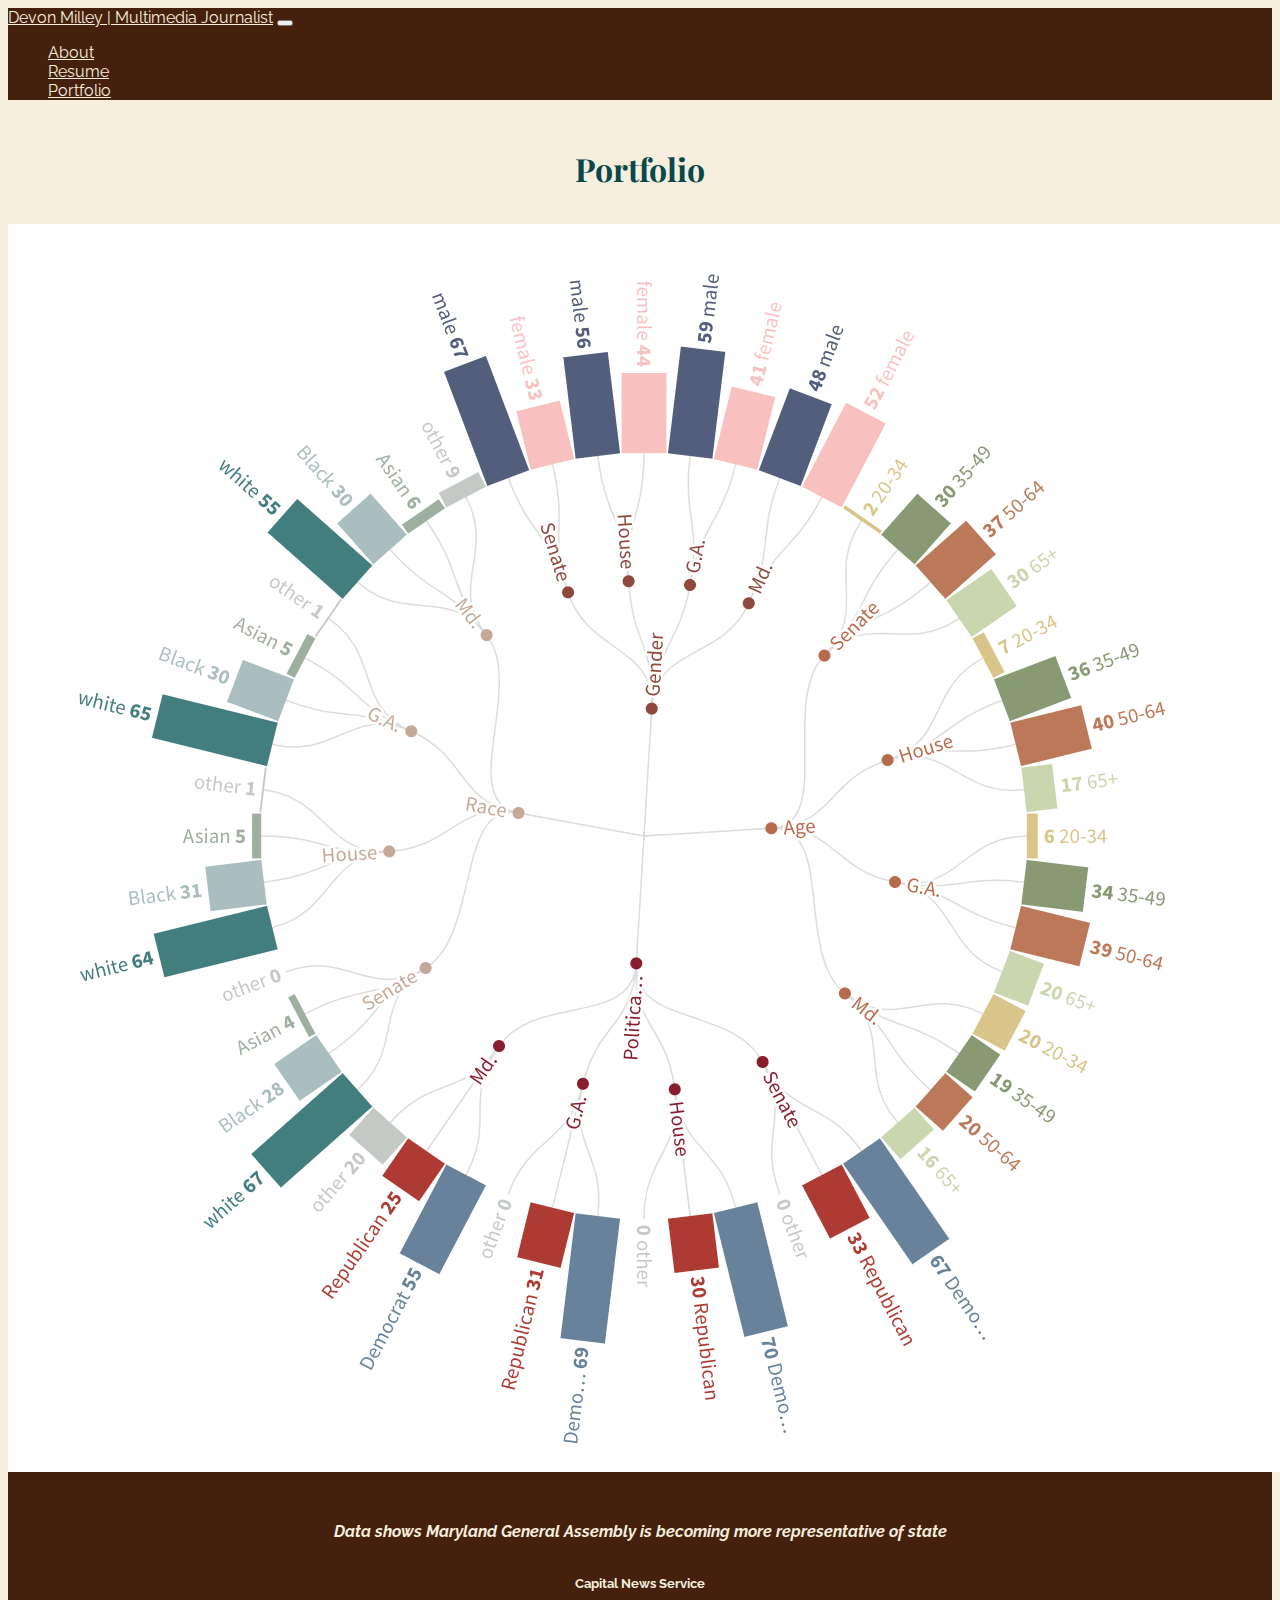
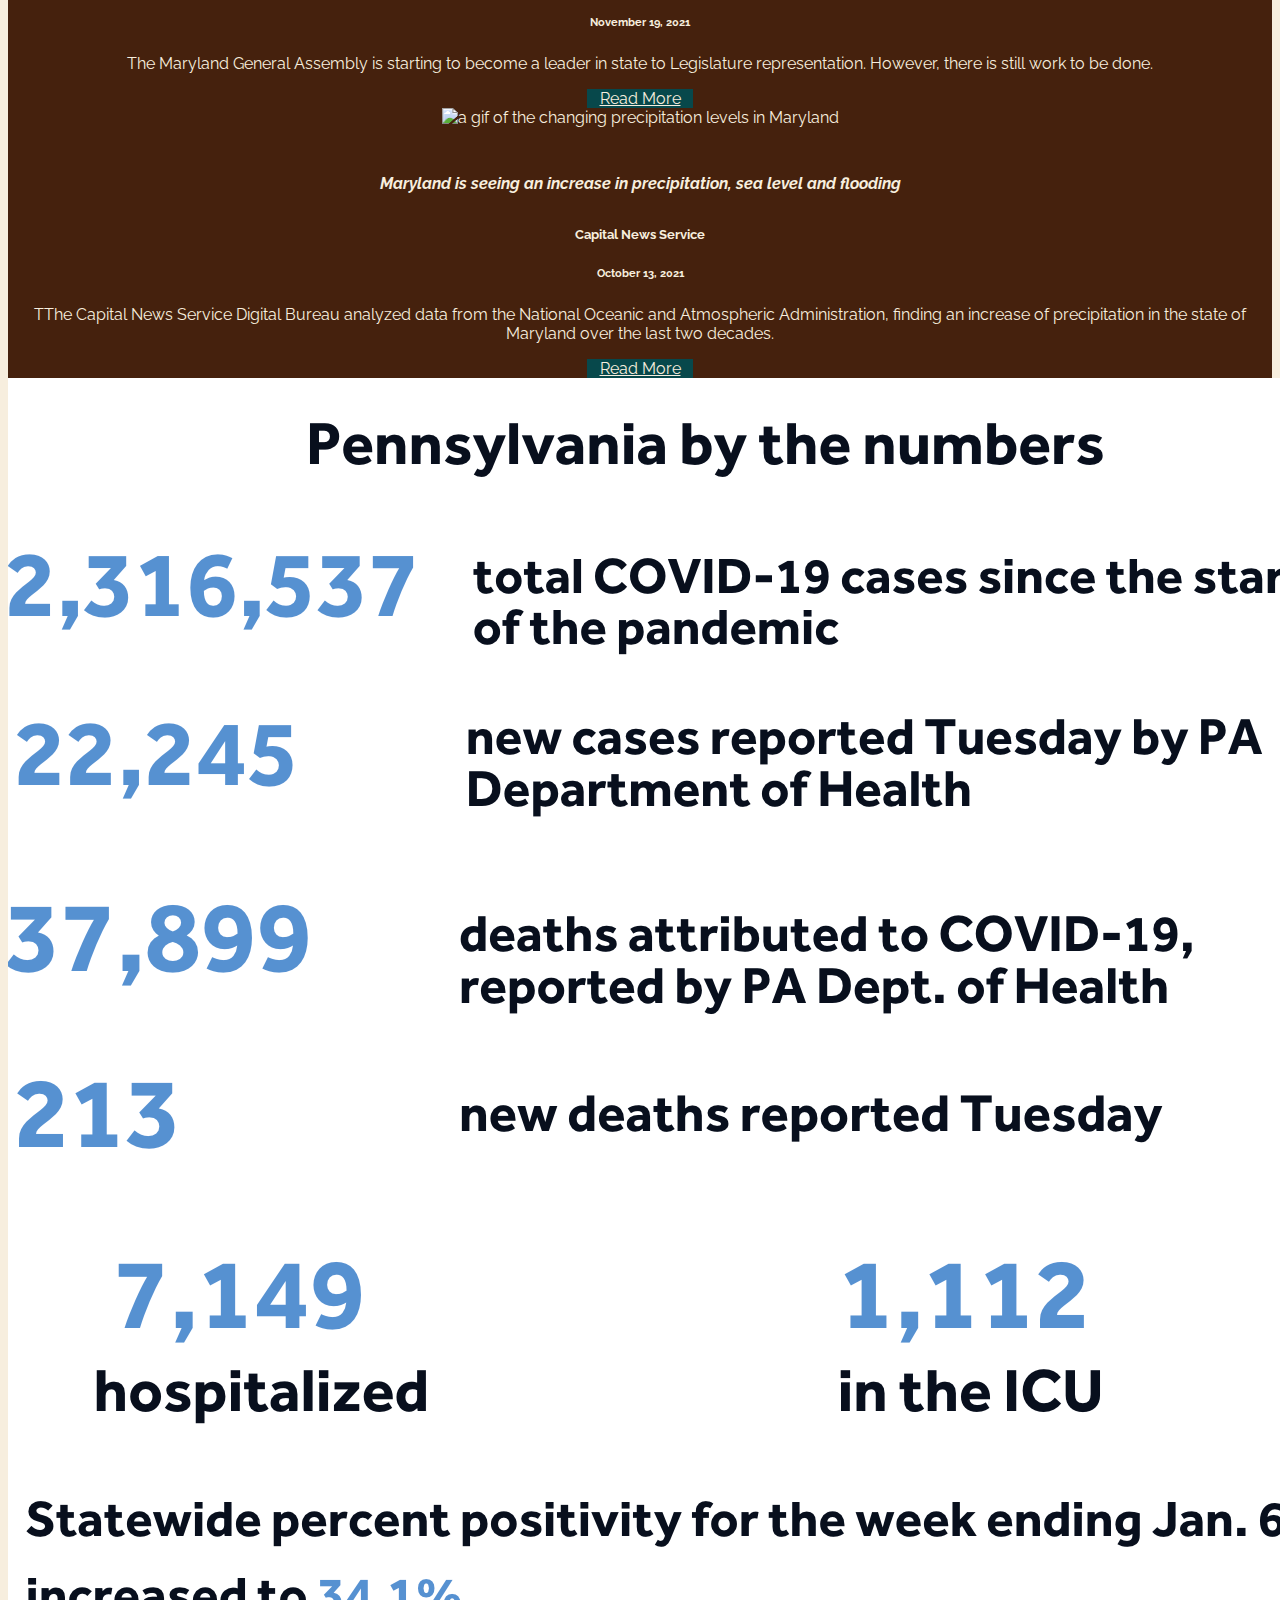
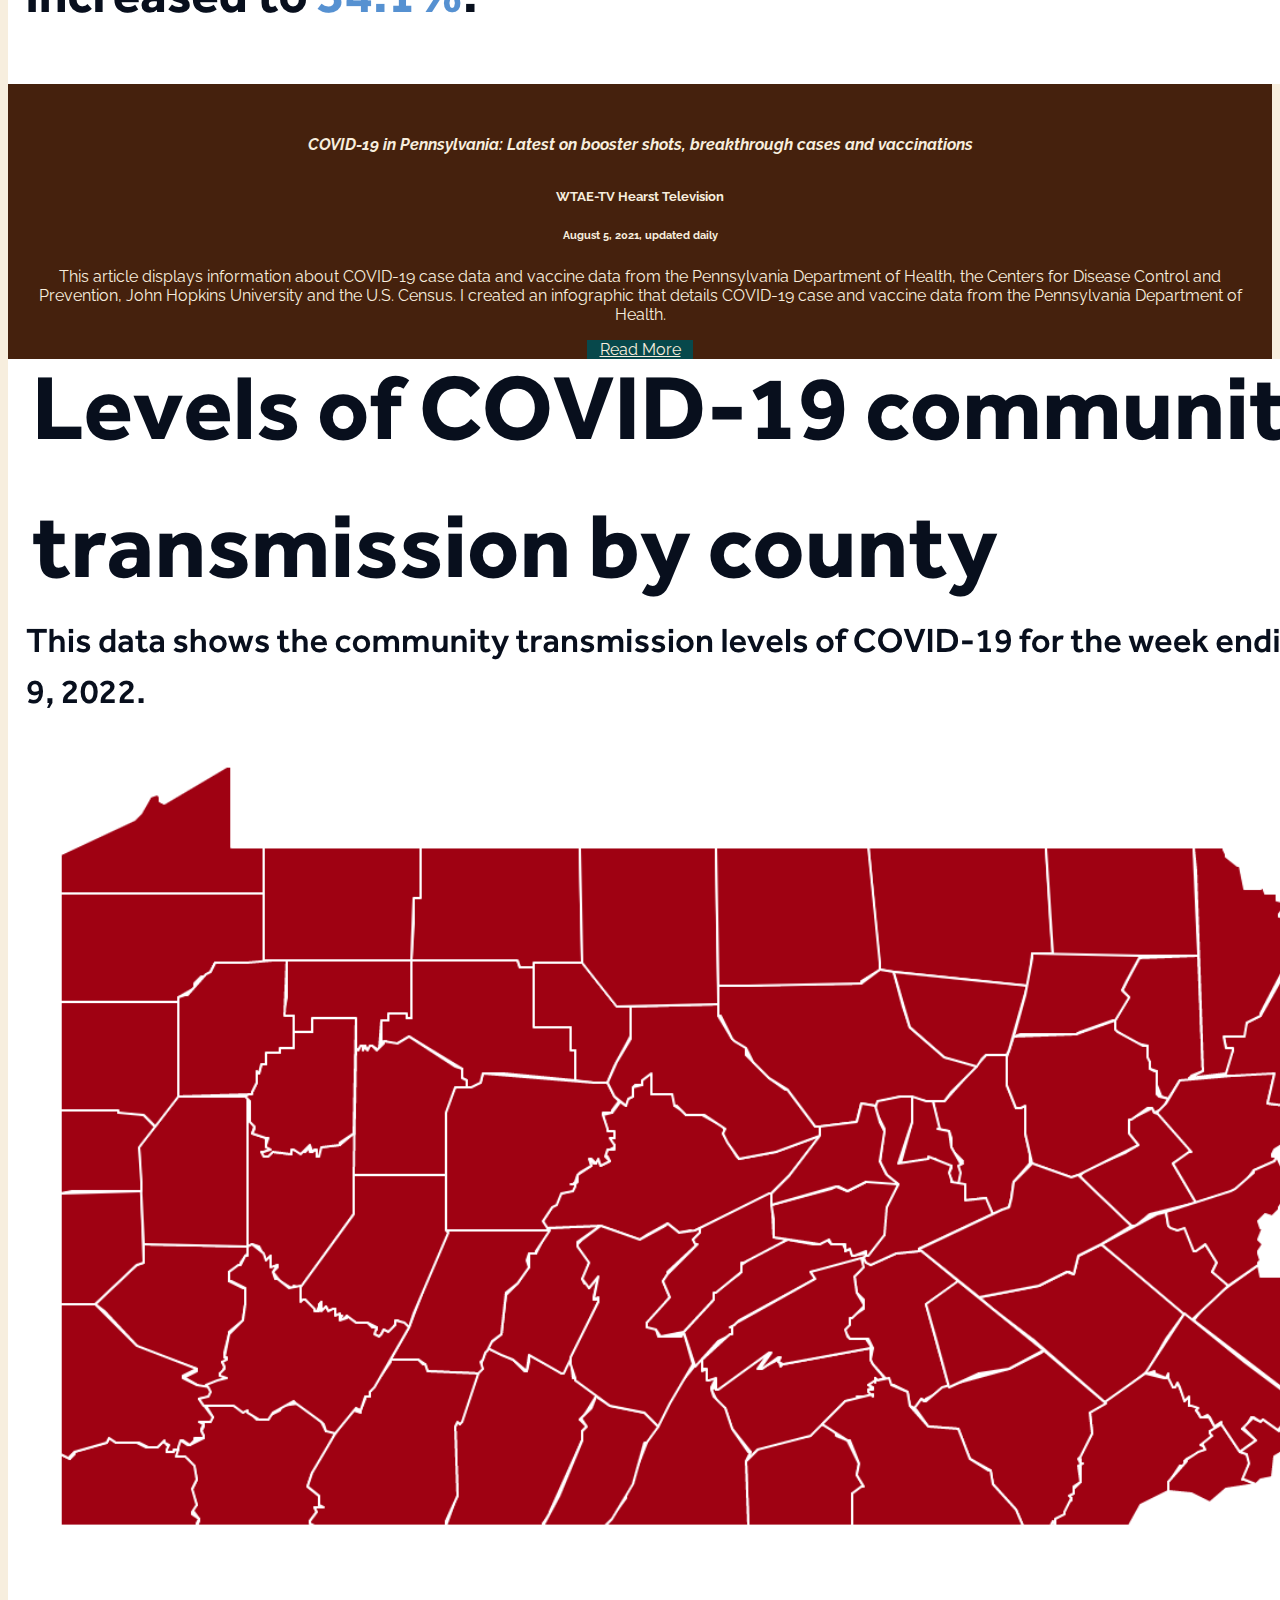
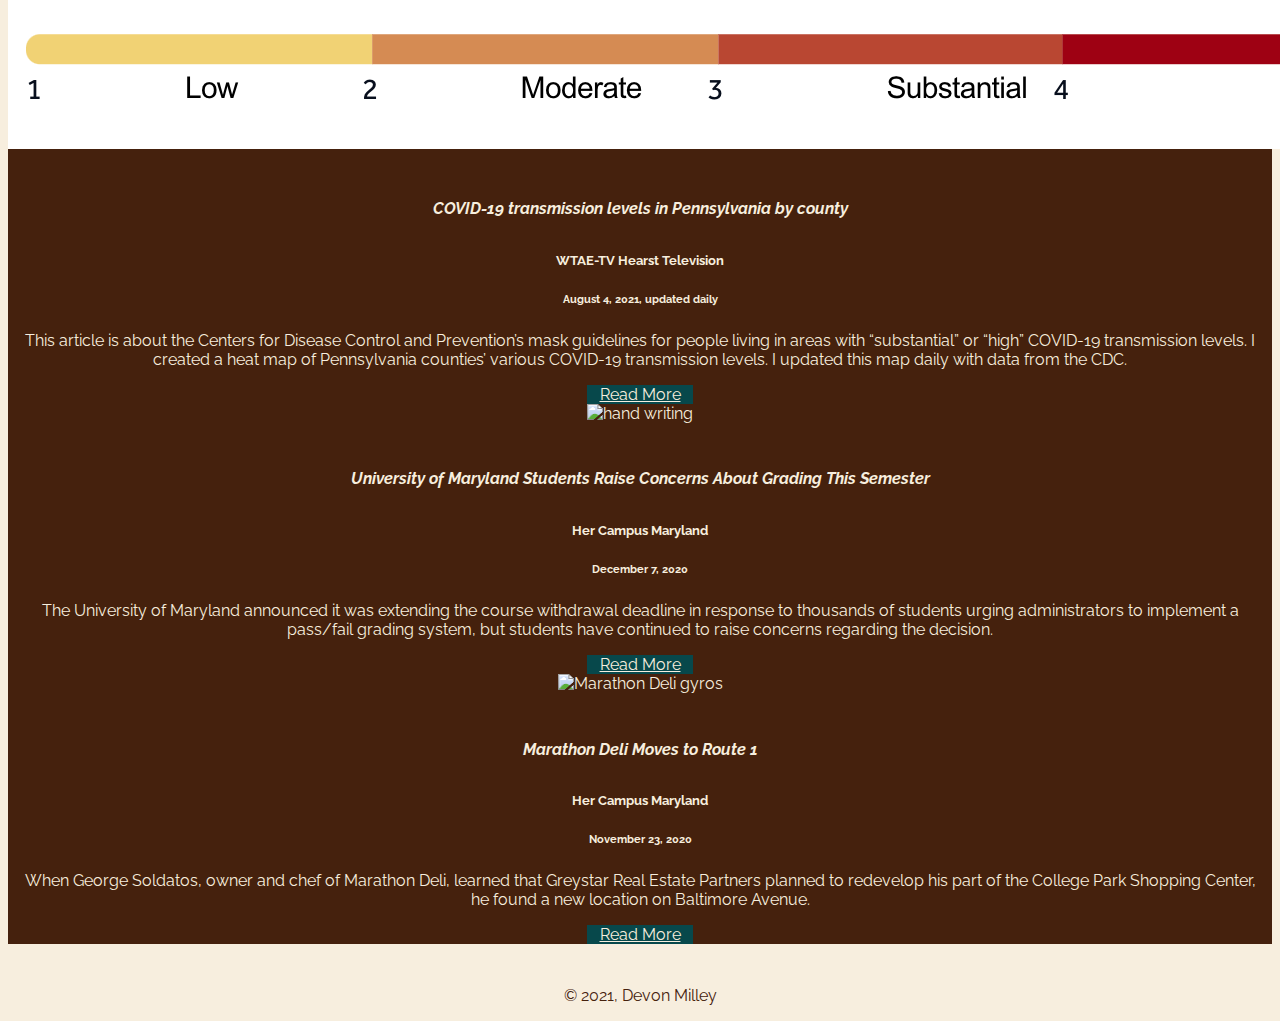
==== commit 0c192201: "edited website" ====
--- a/portfolio/index.html
+++ b/portfolio/index.html
@@ -30,21 +30,21 @@
             <div class="collapse navbar-collapse" id="navbarText">
                 <ul class="navbar-nav me-auto mb-2 mb-lg-0">
                     <li class="nav-item">
-                        <a class="nav-link active" aria-current="page" href="../site/index.html">About</a>
+                        <a class="nav-link active" aria-current="page" href="../main page/index.html" target="_blank">About</a>
                     </li>
                     <li class="nav-item">
-                        <a class="nav-link active" href="../resume/index.html">Resume</a>
+                        <a class="nav-link active" href="../resume/index.html" target="_blank">Resume</a>
                     </li>
                     <li class="nav-item">
-                        <a class="nav-link active" href="clips/index.html">Clips</a>
+                        <a class="nav-link active" href="../portfolio/index.html" target="_blank">Portfolio</a>
                     </li>
                 </ul>
             </div>
         </div>
     </nav>
-    <h1>Clips</h1>
+    <h1>Portfolio</h1>
     <div class="offset-lg-1 col-lg-10 offset-lg-1 clips">
-         <img src="images/numbers.png" class="img-fluid" alt="a screenshot of a COVID-19 infographic from Jan. 11, 2021">
+        <img src="images/ga.png" class="img-fluid" alt="a screenshot of a demographics chart for the Maryland General Assembly">
         <h4 class="title">Data shows Maryland General Assembly is becoming more representative of state</h4>
         <h5>Capital News Service</h5>
         <h6>November 19, 2021</h6>
@@ -52,7 +52,7 @@
         <div class="d-grid gap-3 col-4 mx-auto">
             <a href="https://cnsmaryland.org/2021/11/19/data-shows-maryland-general-assembly-is-becoming-more-representative-of-state/" class="btn custom-button" target="_blank">Read More</a>
         </div>
-        <img src="images/numbers.png" class="img-fluid" alt="a screenshot of a COVID-19 infographic from Jan. 11, 2021">
+        <img src="images/map_precip_gif.gif" class="img-fluid" alt="a gif of the changing precipitation levels in Maryland">
         <h4 class="title">Maryland is seeing an increase in precipitation, sea level and flooding</h4>
         <h5>Capital News Service</h5>
         <h6>October 13, 2021</h6>
@@ -68,7 +68,7 @@
         <div class="d-grid gap-3 col-4 mx-auto">
             <a href="https://www.wtae.com/article/pennsylvania-covid-19-updates-cases-vaccinations/37232317" class="btn custom-button" target="_blank">Read More</a>
         </div>
-        <img src="images/map.png" class="img-fluid" alt="a screenshot of a COVID-19 infographic from Jan. 11, 2021">
+        <img src="images/map.png" class="img-fluid" alt="a screenshot of a COVID-19 transmission levels map from Jan. 11, 2021">
         <h4 class="title">COVID-19 transmission levels in Pennsylvania by county</h4>
         <h5>WTAE-TV Hearst Television</h5>
         <h6>August 4, 2021, updated daily</h6>
@@ -94,8 +94,8 @@
         </div>
     </div>
     <div class="footer">
-                <p> © 2021, Devon Milley </p>
-        </div>
+        <p> © 2021, Devon Milley </p>
+    </div>
     <!--page contents go here-->
     <!---->
     <!-- bootstrap javascript -->
--- a/css/style.css
+++ b/css/style.css
@@ -5,11 +5,11 @@
     background-color: #F7EEDE;
 }
 
-hr{
+hr {
     border: 1px dotted #07484B;
 }
 
-.title{
+.title {
     color: #F7EEDE;
     text-align: center;
     padding-bottom: 1%;
@@ -97,11 +97,11 @@
 }
 
 .resume-heading,
-.title{
+.title {
     font-style: italic;
 }
 
-.clips{
+.clips {
     text-align: center;
     color: #F7EEDE;
     background-color: #45210D;
@@ -109,7 +109,7 @@
 
 .clips h5,
 .clips h6,
-.clips p{
+.clips p {
     text-align: center;
     color: #F7EEDE;
     background-color: #45210D;
@@ -118,14 +118,14 @@
 
 }
 
-.clips a{
+.clips a {
     text-align: center;
     color: #F7EEDE;
     padding-right: 1%;
     padding-left: 1%;
 }
 
-.footer{
+.footer {
     padding-top: 2%;
     text-align: center;
 }
